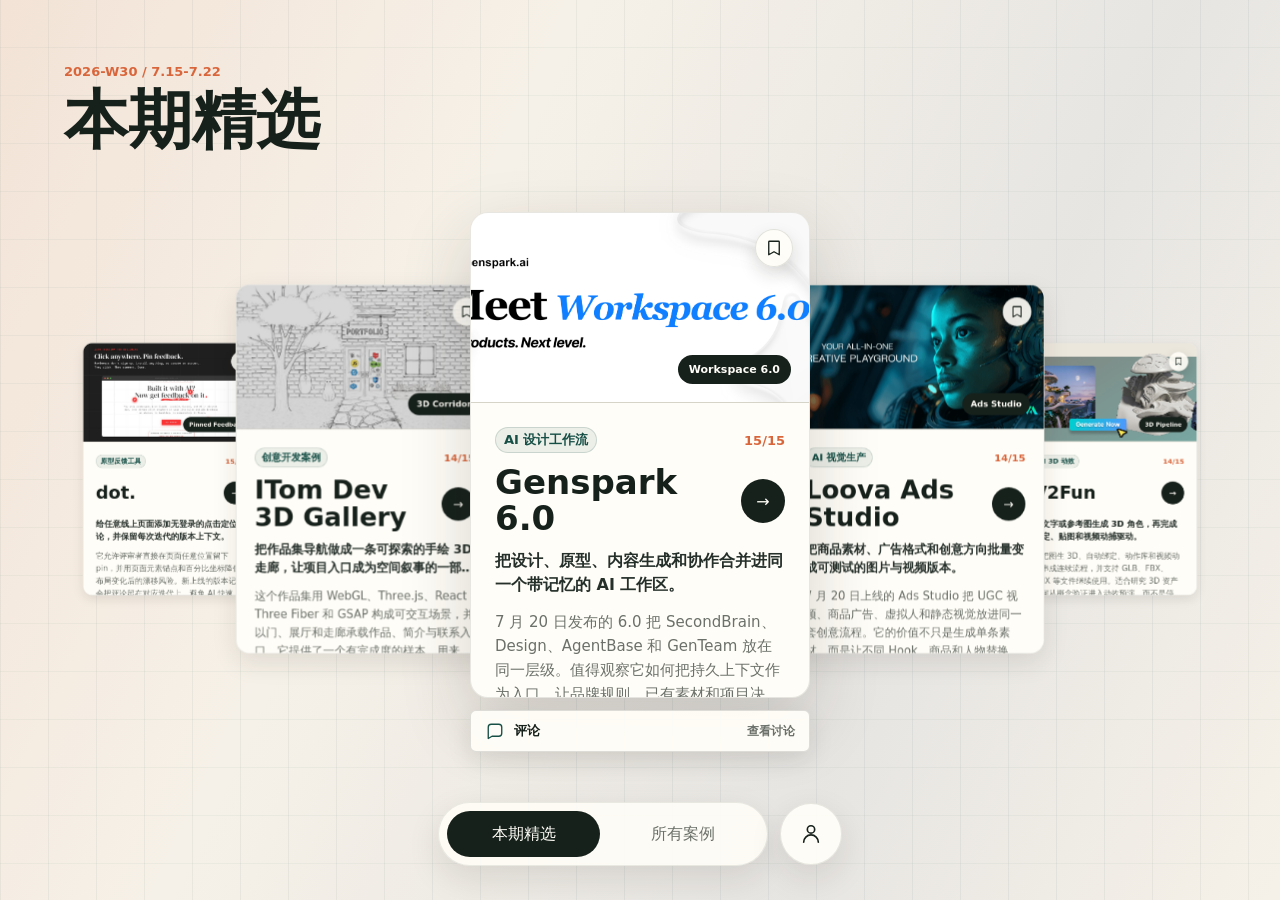
==== index.html @ e3f76245 "Clarify inactive profile button state" ====
<!doctype html>
<html lang="zh-CN">
  <head>
    <meta charset="UTF-8" />
    <meta name="viewport" content="width=device-width, initial-scale=1.0" />
    <title>设计资源精选</title>
    <link rel="stylesheet" href="./styles.css?v=27" />
  </head>
  <body>
    <main class="app-shell" aria-live="polite">
      <header class="topbar">
        <div>
          <p class="eyebrow" id="issueLabel">2026-W30 / 7.15-7.22</p>
          <h1 id="pageTitle">本期精选</h1>
        </div>
        <div class="view-controls is-hidden" id="viewControls">
          <div class="issue-filter" id="issueFilter">
            <button
              class="issue-filter-button"
              id="issueFilterButton"
              type="button"
              aria-haspopup="listbox"
              aria-expanded="false"
            >
              <span id="issueFilterValue">全部</span>
              <svg viewBox="0 0 24 24" aria-hidden="true">
                <path d="m7 10 5 5 5-5"></path>
              </svg>
            </button>
            <div class="issue-menu" id="issueMenu" role="listbox" aria-label="选择期次"></div>
          </div>
          <button
            class="layout-toggle"
            id="layoutToggle"
            type="button"
            aria-label="切换为瀑布流排列"
            aria-pressed="false"
            title="切换为瀑布流排列"
          >
            <svg class="layout-icon layout-icon-masonry" viewBox="0 0 24 24" aria-hidden="true">
              <rect x="3" y="3" width="7" height="8" rx="1.5"></rect>
              <rect x="14" y="3" width="7" height="5" rx="1.5"></rect>
              <rect x="3" y="15" width="7" height="6" rx="1.5"></rect>
              <rect x="14" y="12" width="7" height="9" rx="1.5"></rect>
            </svg>
            <svg class="layout-icon layout-icon-stack" viewBox="0 0 24 24" aria-hidden="true">
              <path d="m12 3 9 5-9 5-9-5 9-5Z"></path>
              <path d="m3 12 9 5 9-5"></path>
              <path d="m3 16 9 5 9-5"></path>
            </svg>
          </button>
        </div>
      </header>

      <section class="stage" aria-label="资源案例">
        <div class="carousel" id="carousel"></div>
        <button class="comment-button featured-comment-button" id="featuredCommentButton" type="button" aria-label="查看评论" aria-expanded="false">
          <span class="comment-button-copy">
            <span class="comment-icon-wrap">
              <svg viewBox="0 0 24 24" aria-hidden="true">
                <path d="M21 15a4 4 0 0 1-4 4H8l-5 3V7a4 4 0 0 1 4-4h10a4 4 0 0 1 4 4Z"></path>
              </svg>
              <span class="comment-count" hidden>0</span>
            </span>
            <span>评论</span>
          </span>
          <span class="comment-button-hint">查看讨论</span>
        </button>
      </section>

      <section class="profile-view is-hidden" id="profileView" aria-label="我的资源库">
        <header class="profile-identity">
          <div class="profile-identity-avatar" id="profileIdentityAvatar" aria-hidden="true">
            <span class="avatar-initials"></span>
          </div>
          <div>
            <p>我的资源库</p>
            <h2 id="profileName">正在识别成员信息</h2>
            <span id="profileEmail"></span>
          </div>
        </header>

        <div class="profile-tabs" role="tablist" aria-label="我的内容">
          <button class="profile-tab is-active" type="button" role="tab" aria-selected="true" data-profile-tab="published">
            我的发布
            <span id="publishedCount">0</span>
          </button>
          <button class="profile-tab" type="button" role="tab" aria-selected="false" data-profile-tab="favorites">
            我的收藏
            <span id="favoritesCount">0</span>
          </button>
        </div>

        <div class="profile-content" id="profileContent"></div>
      </section>

      <div class="bottom-dock">
        <nav class="mode-tabs" aria-label="页面切换">
          <button class="tab-button is-active" type="button" data-mode="featured">本期精选</button>
          <button class="tab-button" type="button" data-mode="all">所有案例</button>
        </nav>
        <button class="profile-button" id="profileButton" type="button" aria-label="进入我的页面" title="我的">
          <span class="profile-avatar-placeholder" aria-hidden="true">
            <svg viewBox="0 0 24 24">
              <path d="M20 21a8 8 0 0 0-16 0"></path>
              <circle cx="12" cy="7" r="4"></circle>
            </svg>
          </span>
          <img id="profileAvatar" alt="" hidden />
          <span class="profile-avatar-initials" id="profileAvatarInitials" aria-hidden="true"></span>
        </button>
      </div>

      <div class="comment-layer" id="commentLayer" aria-hidden="true">
        <button class="comment-backdrop" id="commentBackdrop" type="button" aria-label="关闭评论"></button>
        <aside class="comment-drawer" role="dialog" aria-modal="true" aria-labelledby="commentDrawerTitle">
          <header class="comment-drawer-header">
            <div>
              <p id="commentResourceLabel">案例讨论</p>
              <h2 id="commentDrawerTitle">评论</h2>
            </div>
            <button class="comment-close" id="commentClose" type="button" aria-label="关闭评论">
              <svg viewBox="0 0 24 24" aria-hidden="true">
                <path d="m6 6 12 12M18 6 6 18"></path>
              </svg>
            </button>
          </header>

          <div class="comment-list" id="commentList" aria-live="polite"></div>

          <form class="comment-composer" id="commentForm">
            <div class="replying-to is-hidden" id="replyingTo">
              <span id="replyingToText"></span>
              <button id="cancelReply" type="button">取消</button>
            </div>
            <label class="sr-only" for="commentInput">发表评论</label>
            <textarea id="commentInput" maxlength="1000" rows="3" placeholder="写下你的看法"></textarea>
            <div class="comment-form-actions">
              <span>最多 1000 字</span>
              <button class="comment-submit" id="commentSubmit" type="submit">发布评论</button>
            </div>
          </form>
        </aside>
      </div>
    </main>

    <script src="https://cdn.jsdelivr.net/npm/gsap@3.12.5/dist/gsap.min.js"></script>
    <script src="./app.js?v=13"></script>
  </body>
</html>
---- styles.css ----
:root {
  --bg: #f6f1e8;
  --surface: #fffdf7;
  --surface-2: #f0e6d8;
  --ink: #17211c;
  --muted: #6b716a;
  --line: rgba(23, 33, 28, 0.12);
  --accent: #164f46;
  --accent-2: #d9653b;
  --blue: #365c9f;
  --shadow: 0 26px 70px rgba(34, 29, 20, 0.18);
  --soft-shadow: 0 12px 34px rgba(34, 29, 20, 0.11);
}

* {
  box-sizing: border-box;
}

html,
body {
  min-height: 100%;
}

body {
  margin: 0;
  font-family:
    Inter, ui-sans-serif, system-ui, -apple-system, BlinkMacSystemFont, "Segoe UI",
    "PingFang SC", "Hiragino Sans GB", "Microsoft YaHei", sans-serif;
  color: var(--ink);
  background:
    linear-gradient(90deg, rgba(22, 79, 70, 0.06) 1px, transparent 1px),
    linear-gradient(0deg, rgba(22, 79, 70, 0.045) 1px, transparent 1px),
    linear-gradient(115deg, rgba(217, 101, 59, 0.1), transparent 34%, rgba(54, 92, 159, 0.08) 70%, transparent),
    var(--bg);
  background-size:
    48px 48px,
    48px 48px,
    auto;
  overflow: hidden;
}

button,
select {
  font: inherit;
}

.app-shell {
  position: relative;
  display: grid;
  grid-template-rows: auto minmax(0, 1fr);
  gap: clamp(18px, 2.8vh, 36px);
  width: 100vw;
  height: 100vh;
  min-height: 720px;
  padding: clamp(28px, 5vw, 72px) clamp(28px, 5vw, 72px) 118px;
  overflow: hidden;
}

.topbar {
  position: relative;
  z-index: 4;
  display: flex;
  align-items: flex-start;
  justify-content: space-between;
  gap: 24px;
  width: min(100%, 1760px);
  margin: 0 auto;
}

.view-controls {
  display: flex;
  align-items: center;
  gap: 10px;
  margin-top: 4px;
}

.eyebrow {
  margin: 0 0 10px;
  color: var(--accent-2);
  font-size: 13px;
  font-weight: 700;
}

h1 {
  margin: 0;
  font-size: clamp(34px, 5vw, 72px);
  font-weight: 780;
  line-height: 0.98;
}

.issue-filter {
  position: relative;
  z-index: 2;
}

.issue-filter-button {
  display: flex;
  align-items: center;
  justify-content: space-between;
  gap: 18px;
  min-width: 194px;
  height: 48px;
  padding: 0 18px 0 22px;
  color: var(--ink);
  cursor: pointer;
  background: rgba(255, 253, 247, 0.86);
  border: 1px solid var(--line);
  border-radius: 999px;
  box-shadow: var(--soft-shadow);
  transition:
    background 180ms ease,
    border-color 180ms ease;
}

.issue-filter-button:hover,
.issue-filter-button[aria-expanded="true"] {
  background: var(--surface);
  border-color: rgba(23, 33, 28, 0.2);
}

.issue-filter-button:focus-visible {
  outline: 3px solid rgba(217, 101, 59, 0.62);
  outline-offset: 3px;
}

.issue-filter-button svg {
  width: 18px;
  height: 18px;
  fill: none;
  stroke: currentColor;
  stroke-linecap: round;
  stroke-linejoin: round;
  stroke-width: 2;
  transition: transform 180ms ease;
}

.issue-filter-button[aria-expanded="true"] svg {
  transform: rotate(180deg);
}

.issue-menu {
  position: absolute;
  top: calc(100% + 10px);
  right: 0;
  display: grid;
  gap: 4px;
  width: 260px;
  padding: 8px;
  pointer-events: none;
  background: var(--surface);
  border: 1px solid var(--line);
  border-radius: 8px;
  box-shadow: var(--shadow);
  opacity: 0;
  transform: translateY(-8px);
  transition:
    opacity 160ms ease,
    transform 180ms ease;
}

.issue-menu.is-open {
  pointer-events: auto;
  opacity: 1;
  transform: translateY(0);
}

.issue-option {
  position: relative;
  display: grid;
  gap: 3px;
  width: 100%;
  min-height: 54px;
  padding: 9px 38px 9px 12px;
  color: var(--ink);
  text-align: left;
  cursor: pointer;
  background: transparent;
  border: 0;
  border-radius: 6px;
}

.issue-option:hover {
  background: rgba(22, 79, 70, 0.07);
}

.issue-option.is-selected {
  color: var(--accent);
  background: rgba(22, 79, 70, 0.1);
}

.issue-option.is-selected::after {
  position: absolute;
  top: 50%;
  right: 14px;
  font-size: 16px;
  font-weight: 800;
  content: "✓";
  transform: translateY(-50%);
}

.issue-option span {
  overflow: hidden;
  font-size: 14px;
  font-weight: 720;
  text-overflow: ellipsis;
  white-space: nowrap;
}

.issue-option small {
  color: var(--muted);
  font-size: 12px;
}

.layout-toggle {
  display: grid;
  flex: 0 0 48px;
  width: 48px;
  height: 48px;
  padding: 0;
  color: var(--ink);
  cursor: pointer;
  background: rgba(255, 253, 247, 0.86);
  border: 1px solid var(--line);
  border-radius: 50%;
  box-shadow: var(--soft-shadow);
  place-items: center;
  transition:
    color 180ms ease,
    background 180ms ease,
    transform 180ms ease;
}

.layout-toggle:hover {
  color: var(--surface);
  background: var(--ink);
  transform: translateY(-2px);
}

.layout-toggle:focus-visible {
  outline: 3px solid rgba(217, 101, 59, 0.62);
  outline-offset: 3px;
}

.layout-icon {
  width: 22px;
  height: 22px;
  fill: none;
  stroke: currentColor;
  stroke-linecap: round;
  stroke-linejoin: round;
  stroke-width: 1.8;
}

.layout-icon-stack,
.layout-toggle.is-masonry-active .layout-icon-masonry {
  display: none;
}

.layout-toggle.is-masonry-active .layout-icon-stack {
  display: block;
}

.is-hidden {
  display: none;
}

.stage {
  position: relative;
  width: min(100%, 1460px);
  min-height: 0;
  margin: 0 auto;
}

.carousel {
  position: absolute;
  inset: 0;
  transform-style: preserve-3d;
}

body.is-masonry-view {
  overflow-x: hidden;
  overflow-y: auto;
}

.app-shell.is-masonry-view {
  grid-template-rows: auto auto;
  height: auto;
  min-height: 100vh;
  padding-bottom: 130px;
  overflow: visible;
}

.stage.is-masonry-view {
  min-height: 0;
}

.carousel.is-masonry-view {
  position: relative;
  inset: auto;
  columns: 3 340px;
  column-gap: 24px;
  transform-style: flat;
}

.carousel.is-masonry-view .resource-card {
  position: relative;
  top: auto;
  left: auto;
  display: inline-grid;
  grid-template-rows: auto auto;
  width: 100%;
  height: auto;
  min-height: 0;
  margin: 0 0 24px;
  cursor: default;
  break-inside: avoid;
  transform: none;
  box-shadow: var(--soft-shadow);
}

.carousel.is-masonry-view .cover img {
  height: auto;
  object-fit: contain;
}

.carousel.is-masonry-view .card-body {
  grid-template-rows: auto auto minmax(150px, auto);
}

.carousel.is-masonry-view .card-title {
  font-size: 28px;
}

.carousel.is-masonry-view .card-details {
  min-height: 150px;
}

.resource-card {
  position: absolute;
  top: calc(50% - clamp(24px, 2.5vh, 32px));
  left: 50%;
  display: grid;
  grid-template-rows: minmax(190px, 52%) auto;
  width: clamp(340px, 23vw, 456px);
  height: clamp(470px, 54vh, 590px);
  overflow: hidden;
  cursor: pointer;
  background: var(--surface);
  border: 1px solid rgba(23, 33, 28, 0.1);
  border-radius: 18px;
  box-shadow: var(--shadow);
  transform: translate(-50%, -50%);
  transform-origin: center center;
  transition: box-shadow 180ms ease;
  will-change: transform, opacity;
}

.resource-card:focus-visible {
  outline: 3px solid rgba(217, 101, 59, 0.62);
  outline-offset: 5px;
}

.resource-card.is-side {
  box-shadow: var(--soft-shadow);
}

.resource-card.is-far {
  box-shadow: 0 8px 22px rgba(34, 29, 20, 0.1);
}

.resource-card.is-hovered {
  box-shadow: 0 24px 52px rgba(34, 29, 20, 0.2);
}

.cover {
  position: relative;
  min-height: 0;
  overflow: hidden;
  border-bottom: 1px solid rgba(23, 33, 28, 0.1);
  background: #ece7dd;
}

.cover img {
  display: block;
  width: 100%;
  height: 100%;
  object-fit: cover;
}

.cover::after {
  position: absolute;
  right: 18px;
  bottom: 18px;
  padding: 8px 11px;
  color: var(--surface);
  font-size: 11px;
  font-weight: 760;
  content: attr(data-label);
  background: var(--ink);
  border-radius: 999px;
}

.favorite-button {
  position: absolute;
  z-index: 2;
  top: 16px;
  right: 16px;
  display: grid;
  width: 38px;
  height: 38px;
  padding: 0;
  color: var(--ink);
  cursor: pointer;
  background: rgba(255, 253, 247, 0.92);
  border: 1px solid rgba(23, 33, 28, 0.12);
  border-radius: 50%;
  box-shadow: 0 8px 18px rgba(34, 29, 20, 0.14);
  place-items: center;
  transition:
    color 180ms ease,
    background 180ms ease,
    transform 180ms ease;
}

.favorite-button:hover {
  color: var(--surface);
  background: var(--ink);
  transform: translateY(-2px);
}

.favorite-button.is-saved {
  color: var(--surface);
  background: var(--accent);
}

.favorite-button:disabled {
  cursor: wait;
  opacity: 0.58;
}

.favorite-button svg {
  width: 18px;
  height: 18px;
  fill: transparent;
  stroke: currentColor;
  stroke-linecap: round;
  stroke-linejoin: round;
  stroke-width: 1.8;
}

.favorite-button.is-saved svg {
  fill: currentColor;
}

.comment-button {
  display: none;
  align-items: center;
  justify-content: space-between;
  gap: 16px;
  width: 100%;
  min-height: 42px;
  padding: 0 14px;
  color: var(--ink);
  cursor: pointer;
  background: rgba(255, 253, 247, 0.96);
  border: 1px solid rgba(23, 33, 28, 0.14);
  border-radius: 6px;
  transition:
    color 180ms ease,
    background 180ms ease,
    border-color 180ms ease,
    transform 180ms ease;
}

.featured-comment-button {
  position: absolute;
  z-index: 12;
  top: calc(50% - clamp(24px, 2.5vh, 32px) + clamp(235px, 27vh, 295px) + 12px);
  left: 50%;
  width: clamp(340px, 23vw, 456px);
  box-shadow: 0 8px 24px rgba(34, 29, 20, 0.1);
  transform: translateX(-50%);
}

.app-shell.is-featured-mode .featured-comment-button {
  display: flex;
}

.comment-button:hover,
.comment-button[aria-expanded="true"] {
  color: var(--ink);
  background: #f1eee6;
  border-color: rgba(22, 79, 70, 0.3);
}

.featured-comment-button:hover,
.featured-comment-button[aria-expanded="true"] {
  transform: translate(-50%, -1px);
}

.comment-button-copy {
  display: inline-flex;
  align-items: center;
  gap: 9px;
  font-size: 13px;
  font-weight: 760;
}

.comment-icon-wrap {
  position: relative;
  display: grid;
  width: 20px;
  height: 20px;
  color: var(--accent);
  place-items: center;
}

.comment-button svg {
  width: 18px;
  height: 18px;
  fill: none;
  stroke: currentColor;
  stroke-linecap: round;
  stroke-linejoin: round;
  stroke-width: 1.8;
}

.comment-count {
  position: absolute;
  top: -8px;
  right: -10px;
  display: grid;
  min-width: 17px;
  height: 17px;
  padding: 0 4px;
  color: #fff;
  font-size: 9px;
  font-weight: 760;
  line-height: 1;
  background: var(--accent-2);
  border: 2px solid #f4f5f1;
  border-radius: 999px;
  place-items: center;
}

.comment-button:hover .comment-count,
.comment-button[aria-expanded="true"] .comment-count {
  border-color: #f1eee6;
}

.comment-button-hint {
  color: var(--muted);
  font-size: 12px;
  font-weight: 650;
}

.comment-button:hover .comment-button-hint,
.comment-button[aria-expanded="true"] .comment-button-hint {
  color: var(--accent);
}

.comment-count[hidden] {
  display: none;
}

.card-body {
  position: relative;
  display: grid;
  grid-template-rows: auto auto minmax(0, 1fr);
  gap: 12px;
  padding: 24px;
}

.card-meta {
  display: flex;
  align-items: center;
  justify-content: space-between;
  gap: 12px;
  color: var(--muted);
  font-size: 13px;
  font-weight: 720;
}

.category {
  display: inline-flex;
  max-width: 210px;
  min-height: 24px;
  padding: 3px 8px;
  overflow: hidden;
  color: var(--accent);
  text-overflow: ellipsis;
  white-space: nowrap;
  background: rgba(22, 79, 70, 0.08);
  border: 1px solid rgba(22, 79, 70, 0.16);
  border-radius: 999px;
  align-items: center;
}

.score {
  color: var(--accent-2);
}

.card-title-row {
  display: grid;
  grid-template-columns: 1fr 44px;
  gap: 16px;
  align-items: center;
  min-height: clamp(56px, 6vw, 72px);
}

.card-title {
  display: -webkit-box;
  min-width: 0;
  margin: 0;
  overflow: hidden;
  font-size: clamp(26px, 3.4vw, 34px);
  font-weight: 790;
  line-height: 1.05;
  -webkit-box-orient: vertical;
  -webkit-line-clamp: 2;
}

.open-link {
  display: grid;
  width: 44px;
  height: 44px;
  color: var(--surface);
  text-decoration: none;
  background: var(--ink);
  border-radius: 50%;
  place-items: center;
  transition:
    color 180ms ease,
    background 180ms ease,
    transform 180ms ease;
}

.open-link:hover {
  color: var(--ink);
  background: var(--accent-2);
  transform: translateX(2px);
}

.card-summary {
  display: -webkit-box;
  min-height: 48px;
  margin: 0;
  overflow: hidden;
  color: #26302b;
  font-size: 16px;
  font-weight: 680;
  line-height: 1.52;
  -webkit-box-orient: vertical;
  -webkit-line-clamp: 2;
}

.card-details {
  position: relative;
  display: grid;
  min-height: 0;
  overflow: hidden;
  grid-template-rows: auto minmax(0, 1fr);
  gap: 12px;
}

.card-description {
  display: -webkit-box;
  min-height: 72px;
  margin: 0;
  overflow: hidden;
  color: var(--muted);
  font-size: 15px;
  line-height: 1.6;
  -webkit-box-orient: vertical;
  -webkit-line-clamp: 4;
}

.card-action {
  align-self: end;
  display: -webkit-box;
  margin: 0;
  max-height: 80px;
  overflow: hidden;
  color: #39423d;
  font-size: 15px;
  line-height: 1.62;
  opacity: 1;
  transform: translateY(0);
  transition:
    max-height 220ms ease,
    opacity 160ms ease,
    transform 220ms ease;
  -webkit-box-orient: vertical;
  -webkit-line-clamp: 3;
}

.resource-card .card-action {
  position: absolute;
  inset: 0;
  display: block;
  min-height: 0;
  max-height: none;
  padding: 16px 24px 20px;
  background: var(--surface);
  opacity: 0;
  pointer-events: none;
  transform: translateY(100%);
  -webkit-line-clamp: unset;
}

.card-details .card-summary,
.card-details .card-description {
  align-self: end;
  transition:
    opacity 160ms ease,
    transform 220ms ease;
}

.resource-card:hover .card-action,
.resource-card:focus-visible .card-action {
  opacity: 1;
  pointer-events: auto;
  transform: translateY(0);
}

.resource-card:hover .card-details .card-summary,
.resource-card:hover .card-details .card-description,
.resource-card:focus-visible .card-details .card-summary,
.resource-card:focus-visible .card-details .card-description {
  opacity: 0;
  transform: translateY(10px);
}

.card-action span {
  display: block;
  margin-bottom: 6px;
  color: var(--accent-2);
  font-size: 13px;
  font-weight: 780;
}

.bottom-dock {
  position: fixed;
  z-index: 5;
  bottom: 34px;
  left: 50%;
  display: flex;
  align-items: center;
  gap: 12px;
  transform: translateX(-50%);
}

.mode-tabs {
  display: grid;
  grid-template-columns: 1fr 1fr;
  gap: 6px;
  width: min(330px, calc(100vw - 114px));
  margin: 0;
  padding: 8px;
  background: rgba(255, 253, 247, 0.9);
  border: 1px solid rgba(23, 33, 28, 0.09);
  border-radius: 999px;
  box-shadow: var(--soft-shadow);
  backdrop-filter: blur(18px);
}

.tab-button {
  height: 46px;
  color: var(--muted);
  cursor: pointer;
  background: transparent;
  border: 0;
  border-radius: 999px;
  transition:
    color 180ms ease,
    background 180ms ease,
    transform 180ms ease;
}

.tab-button:hover {
  color: var(--ink);
}

.tab-button.is-active {
  color: var(--surface);
  background: var(--ink);
}

.profile-button {
  position: relative;
  display: grid;
  flex: 0 0 62px;
  width: 62px;
  height: 62px;
  padding: 4px;
  overflow: hidden;
  color: var(--ink);
  cursor: pointer;
  background: rgba(255, 253, 247, 0.94);
  border: 1px solid rgba(23, 33, 28, 0.1);
  border-radius: 50%;
  box-shadow: var(--soft-shadow);
  backdrop-filter: blur(18px);
  place-items: center;
  transition:
    border-color 180ms ease,
    box-shadow 180ms ease,
    transform 180ms ease;
}

.profile-button:hover {
  transform: translateY(-3px);
}

.profile-button.is-active {
  border-color: var(--accent-2);
  box-shadow:
    0 0 0 3px rgba(217, 101, 59, 0.16),
    var(--soft-shadow);
}

.profile-button:focus-visible {
  outline: 3px solid rgba(217, 101, 59, 0.62);
  outline-offset: 3px;
}

.profile-button img,
.profile-avatar-placeholder,
.profile-avatar-initials {
  grid-area: 1 / 1;
  width: 52px;
  height: 52px;
  border-radius: 50%;
}

.profile-button img {
  display: block;
  object-fit: cover;
}

.profile-button img[hidden],
.profile-avatar-placeholder[hidden],
.profile-avatar-initials[hidden] {
  display: none;
}

.profile-avatar-placeholder,
.profile-avatar-initials {
  display: grid;
  place-items: center;
}

.profile-avatar-placeholder {
  color: var(--ink);
  background: transparent;
  transition:
    color 180ms ease,
    background 180ms ease;
}

.profile-button.is-active .profile-avatar-placeholder {
  color: var(--surface);
  background: var(--accent);
}

.profile-avatar-initials {
  color: var(--surface);
  background: var(--accent);
}

.profile-avatar-placeholder svg {
  width: 22px;
  height: 22px;
  fill: none;
  stroke: currentColor;
  stroke-linecap: round;
  stroke-linejoin: round;
  stroke-width: 1.8;
}

.profile-avatar-initials {
  font-size: 15px;
  font-weight: 800;
}

.profile-view {
  width: min(100%, 1120px);
  min-height: 0;
  margin: 0 auto;
  overflow: auto;
  padding: 2px 4px 22px;
}

.profile-identity {
  display: flex;
  align-items: center;
  gap: 18px;
  padding-bottom: 28px;
  border-bottom: 1px solid var(--line);
}

.profile-identity-avatar {
  display: grid;
  flex: 0 0 76px;
  width: 76px;
  height: 76px;
  overflow: hidden;
  color: var(--surface);
  background: var(--accent);
  border-radius: 50%;
  place-items: center;
}

.profile-identity-avatar img {
  width: 100%;
  height: 100%;
  object-fit: cover;
}

.profile-identity-avatar .avatar-initials {
  font-size: 22px;
  font-weight: 800;
}

.profile-identity p,
.profile-identity h2 {
  margin: 0;
}

.profile-identity p {
  margin-bottom: 5px;
  color: var(--accent-2);
  font-size: 13px;
  font-weight: 760;
}

.profile-identity h2 {
  font-size: clamp(24px, 3vw, 34px);
  line-height: 1.15;
}

.profile-identity > div > span {
  display: block;
  margin-top: 6px;
  color: var(--muted);
  font-size: 14px;
}

.profile-tabs {
  display: flex;
  gap: 28px;
  margin-top: 30px;
  border-bottom: 1px solid var(--line);
}

.profile-tab {
  position: relative;
  display: inline-flex;
  align-items: center;
  gap: 8px;
  min-height: 48px;
  padding: 0 0 14px;
  color: var(--muted);
  cursor: pointer;
  background: transparent;
  border: 0;
}

.profile-tab::after {
  position: absolute;
  right: 0;
  bottom: -1px;
  left: 0;
  height: 2px;
  content: "";
  background: var(--ink);
  opacity: 0;
  transform: scaleX(0.6);
  transition:
    opacity 180ms ease,
    transform 180ms ease;
}

.profile-tab.is-active {
  color: var(--ink);
  font-weight: 740;
}

.profile-tab.is-active::after {
  opacity: 1;
  transform: scaleX(1);
}

.profile-tab span {
  display: grid;
  min-width: 24px;
  height: 24px;
  padding: 0 7px;
  color: var(--accent);
  font-size: 12px;
  background: rgba(22, 79, 70, 0.09);
  border-radius: 999px;
  place-items: center;
}

.profile-content {
  padding-top: 24px;
}

.profile-grid {
  display: grid;
  grid-template-columns: repeat(3, minmax(0, 1fr));
  gap: 20px;
}

.profile-resource-card {
  display: grid;
  grid-template-rows: 190px auto;
  min-width: 0;
  overflow: hidden;
  background: var(--surface);
  border: 1px solid var(--line);
  border-radius: 8px;
  box-shadow: var(--soft-shadow);
}

.profile-resource-card > img {
  width: 100%;
  height: 100%;
  object-fit: cover;
  border-bottom: 1px solid var(--line);
}

.profile-resource-body {
  display: grid;
  gap: 12px;
  padding: 18px;
}

.profile-resource-body h3,
.profile-resource-body p {
  margin: 0;
}

.profile-resource-body h3 {
  font-size: 22px;
  line-height: 1.15;
}

.profile-resource-body p {
  display: -webkit-box;
  min-height: 44px;
  overflow: hidden;
  color: var(--muted);
  font-size: 14px;
  line-height: 1.55;
  -webkit-box-orient: vertical;
  -webkit-line-clamp: 2;
}

.profile-resource-actions {
  display: flex;
  align-items: center;
  justify-content: space-between;
  gap: 12px;
}

.profile-resource-actions a,
.profile-resource-actions button {
  color: var(--ink);
  font-size: 13px;
  font-weight: 720;
  text-decoration: none;
}

.profile-resource-actions button {
  padding: 0;
  cursor: pointer;
  background: transparent;
  border: 0;
}

.profile-resource-actions button:hover,
.profile-resource-actions a:hover {
  color: var(--accent-2);
}

.profile-empty {
  display: grid;
  min-height: 250px;
  padding: 48px 24px;
  text-align: center;
  border: 1px dashed rgba(23, 33, 28, 0.2);
  border-radius: 8px;
  place-content: center;
}

.profile-empty h3,
.profile-empty p {
  margin: 0;
}

.profile-empty h3 {
  font-size: 22px;
}

.profile-empty p {
  max-width: 440px;
  margin-top: 10px;
  color: var(--muted);
  line-height: 1.6;
}

body.is-comment-open {
  overflow: hidden;
}

.comment-layer {
  position: fixed;
  z-index: 20;
  inset: 0;
  pointer-events: none;
  visibility: hidden;
  opacity: 0;
  transition:
    opacity 220ms ease,
    visibility 220ms ease;
}

.comment-layer.is-open {
  pointer-events: auto;
  visibility: visible;
  opacity: 1;
}

.comment-backdrop {
  position: absolute;
  inset: 0;
  width: 100%;
  height: 100%;
  padding: 0;
  cursor: default;
  background: rgba(23, 33, 28, 0.22);
  border: 0;
  backdrop-filter: blur(3px);
}

.comment-drawer {
  position: absolute;
  top: 50%;
  left: 50%;
  display: grid;
  grid-template-rows: auto minmax(0, 1fr) auto;
  width: min(680px, calc(100vw - 48px));
  height: min(680px, calc(100vh - 64px));
  overflow: hidden;
  background: var(--surface);
  border: 1px solid rgba(23, 33, 28, 0.14);
  border-radius: 8px;
  box-shadow: 0 30px 90px rgba(34, 29, 20, 0.28);
  opacity: 0;
  transform: translate(-50%, -46%) scale(0.98);
  transition:
    opacity 200ms ease,
    transform 280ms cubic-bezier(0.22, 1, 0.36, 1);
}

.comment-layer.is-open .comment-drawer {
  opacity: 1;
  transform: translate(-50%, -50%) scale(1);
}

.comment-drawer-header {
  display: flex;
  align-items: flex-start;
  justify-content: space-between;
  gap: 18px;
  padding: 28px 28px 22px;
  border-bottom: 1px solid var(--line);
}

.comment-drawer-header p,
.comment-drawer-header h2 {
  margin: 0;
}

.comment-drawer-header p {
  color: var(--accent-2);
  font-size: 12px;
  font-weight: 760;
}

.comment-drawer-header h2 {
  max-width: 320px;
  margin-top: 6px;
  font-size: 26px;
  line-height: 1.16;
}

.comment-close {
  display: grid;
  flex: 0 0 38px;
  width: 38px;
  height: 38px;
  padding: 0;
  color: var(--ink);
  cursor: pointer;
  background: transparent;
  border: 1px solid var(--line);
  border-radius: 50%;
  place-items: center;
}

.comment-close:hover {
  color: var(--surface);
  background: var(--ink);
}

.comment-close svg {
  width: 18px;
  height: 18px;
  fill: none;
  stroke: currentColor;
  stroke-linecap: round;
  stroke-width: 1.8;
}

.comment-list {
  padding: 8px 28px 28px;
  overflow: auto;
  overscroll-behavior: contain;
}

.comment-thread {
  position: relative;
}

.comment-thread + .comment-thread {
  border-top: 1px solid var(--line);
}

.comment-thread.is-reply {
  margin-left: 46px;
  border-top: 0;
}

.comment-thread.is-reply::before {
  position: absolute;
  top: 8px;
  bottom: 8px;
  left: -18px;
  width: 1px;
  content: "";
  background: rgba(22, 79, 70, 0.18);
}

.comment-item {
  display: grid;
  grid-template-columns: 38px minmax(0, 1fr);
  gap: 12px;
  padding: 20px 0;
}

.comment-avatar {
  display: grid;
  width: 38px;
  height: 38px;
  overflow: hidden;
  color: var(--surface);
  font-size: 11px;
  font-weight: 760;
  background: var(--accent);
  border-radius: 50%;
  place-items: center;
}

.comment-avatar img {
  width: 100%;
  height: 100%;
  object-fit: cover;
}

.comment-body {
  min-width: 0;
}

.comment-meta {
  display: flex;
  align-items: baseline;
  gap: 8px;
}

.comment-meta strong {
  overflow: hidden;
  font-size: 14px;
  text-overflow: ellipsis;
  white-space: nowrap;
}

.comment-meta time {
  flex: 0 0 auto;
  color: var(--muted);
  font-size: 11px;
}

.comment-body p {
  margin: 7px 0 9px;
  color: var(--ink);
  font-size: 14px;
  line-height: 1.62;
  overflow-wrap: anywhere;
  white-space: pre-wrap;
}

.comment-reply {
  padding: 0;
  color: var(--muted);
  cursor: pointer;
  background: transparent;
  border: 0;
  font-size: 12px;
  font-weight: 720;
}

.comment-reply:hover {
  color: var(--accent-2);
}

.comment-empty {
  display: grid;
  min-height: 280px;
  text-align: center;
  place-content: center;
}

.comment-empty h3,
.comment-empty p {
  margin: 0;
}

.comment-empty h3 {
  font-size: 18px;
}

.comment-empty p {
  max-width: 280px;
  margin-top: 8px;
  color: var(--muted);
  font-size: 13px;
  line-height: 1.6;
}

.comment-composer {
  padding: 16px 20px 20px;
  background: var(--surface);
  border-top: 1px solid var(--line);
}

.replying-to {
  display: flex;
  align-items: center;
  justify-content: space-between;
  gap: 12px;
  margin-bottom: 10px;
  color: var(--accent);
  font-size: 12px;
  font-weight: 720;
}

.replying-to.is-hidden {
  display: none;
}

.replying-to button {
  padding: 0;
  color: var(--muted);
  cursor: pointer;
  background: transparent;
  border: 0;
  font-size: 12px;
}

.comment-composer textarea {
  display: block;
  width: 100%;
  min-height: 84px;
  padding: 12px 14px;
  resize: vertical;
  color: var(--ink);
  font: inherit;
  font-size: 14px;
  line-height: 1.5;
  background: #fff;
  border: 1px solid rgba(23, 33, 28, 0.18);
  border-radius: 6px;
  outline: none;
}

.comment-composer textarea:focus {
  border-color: var(--accent);
  box-shadow: 0 0 0 3px rgba(22, 79, 70, 0.1);
}

.comment-composer textarea:disabled {
  cursor: not-allowed;
  background: var(--surface-2);
}

.comment-form-actions {
  display: flex;
  align-items: center;
  justify-content: space-between;
  gap: 12px;
  margin-top: 10px;
}

.comment-form-actions span {
  color: var(--muted);
  font-size: 11px;
}

.comment-submit {
  min-width: 88px;
  height: 38px;
  padding: 0 16px;
  color: var(--surface);
  font-size: 13px;
  font-weight: 720;
  cursor: pointer;
  background: var(--ink);
  border: 0;
  border-radius: 999px;
}

.comment-submit:hover {
  background: var(--accent);
}

.comment-submit:disabled {
  cursor: not-allowed;
  opacity: 0.46;
}

.sr-only {
  position: absolute;
  width: 1px;
  height: 1px;
  padding: 0;
  margin: -1px;
  overflow: hidden;
  clip: rect(0, 0, 0, 0);
  white-space: nowrap;
  border: 0;
}

@media (max-width: 760px) {
  body {
    overflow: auto;
  }

  .app-shell {
    min-height: 100svh;
    height: auto;
    padding: 28px 20px 118px;
    overflow: hidden;
  }

  .topbar {
    align-items: stretch;
    flex-direction: column;
    gap: 18px;
  }

  .view-controls {
    width: 100%;
  }

  .issue-filter {
    flex: 1;
  }

  .issue-filter-button {
    width: 100%;
    min-width: 0;
  }

  .issue-menu {
    right: auto;
    left: 0;
    width: min(100%, 300px);
  }

  .stage {
    height: min(560px, calc(100svh - 230px));
    min-height: 500px;
  }

  .resource-card {
    top: calc(50% - clamp(18px, 2.5vh, 28px));
    width: min(360px, calc(100vw - 32px));
    height: clamp(430px, calc(100svh - 210px), 520px);
    min-height: 0;
  }

  .featured-comment-button {
    top: calc(50% - clamp(18px, 2.5vh, 28px) + clamp(215px, calc(50svh - 105px), 260px) + 12px);
    width: min(360px, calc(100vw - 32px));
  }

  .card-body {
    padding: 21px;
  }

  .card-title {
    font-size: 25px;
  }

  .card-summary {
    font-size: 15px;
    -webkit-line-clamp: 2;
  }

  .resource-card .card-action {
    padding: 14px 21px 18px;
    font-size: 14px;
  }

  .bottom-dock {
    bottom: 22px;
    gap: 8px;
  }

  .mode-tabs {
    width: calc(100vw - 100px);
    padding: 6px;
  }

  .tab-button {
    height: 44px;
    font-size: 14px;
  }

  .profile-button {
    flex-basis: 56px;
    width: 56px;
    height: 56px;
  }

  .profile-button img,
  .profile-avatar-placeholder,
  .profile-avatar-initials {
    width: 48px;
    height: 48px;
  }

  .profile-view {
    padding-bottom: 10px;
  }

  .profile-identity-avatar {
    flex-basis: 64px;
    width: 64px;
    height: 64px;
  }

  .profile-tabs {
    gap: 22px;
    margin-top: 24px;
  }

  .profile-grid {
    grid-template-columns: 1fr;
  }

  .carousel.is-masonry-view {
    columns: 1;
  }

  .carousel.is-masonry-view .resource-card {
    width: 100%;
    height: auto;
  }

  .comment-drawer {
    width: calc(100% - 24px);
    height: calc(100svh - 24px);
    border-radius: 8px;
  }

  .comment-drawer-header {
    padding: 22px 20px 18px;
  }

  .comment-list {
    padding: 4px 20px 22px;
  }
}

@media (max-width: 1180px) and (min-width: 761px) {
  .app-shell {
    padding-right: 34px;
    padding-left: 34px;
  }

  .resource-card {
    grid-template-rows: minmax(170px, 50%) auto;
    width: clamp(320px, 38vw, 400px);
    height: clamp(450px, 62vh, 540px);
  }

  .featured-comment-button {
    top: calc(50% - clamp(24px, 2.5vh, 32px) + clamp(225px, 31vh, 270px) + 12px);
    width: clamp(320px, 38vw, 400px);
  }

  .card-body {
    gap: 10px;
    padding: 20px;
  }

  .card-title-row {
    min-height: 56px;
  }

  .card-summary {
    min-height: 42px;
  }

  .card-description {
    min-height: 56px;
  }

  .card-title {
    font-size: 28px;
  }

  .resource-card .card-action {
    padding: 14px 20px 18px;
  }

  .carousel.is-masonry-view {
    columns: 2 320px;
  }

  .profile-grid {
    grid-template-columns: repeat(2, minmax(0, 1fr));
  }
}

@media (min-width: 1440px) {
  .app-shell {
    min-height: 820px;
  }

  .resource-card {
    width: clamp(390px, 22vw, 500px);
    height: clamp(520px, 56vh, 650px);
  }

  .featured-comment-button {
    top: calc(50% - clamp(24px, 2.5vh, 32px) + clamp(260px, 28vh, 325px) + 12px);
    width: clamp(390px, 22vw, 500px);
  }
}

@media (max-height: 760px) and (min-width: 761px) {
  .app-shell {
    min-height: 0;
    gap: 14px;
    padding-top: 28px;
    padding-bottom: 96px;
  }

  h1 {
    font-size: clamp(32px, 4.2vw, 54px);
  }

  .resource-card {
    grid-template-rows: minmax(170px, 48%) auto;
    height: min(460px, 63vh);
  }

  .featured-comment-button {
    top: calc(50% - clamp(24px, 2.5vh, 32px) + min(230px, 31.5vh) + 12px);
  }

  .card-body {
    gap: 9px;
    padding: 20px;
  }

  .card-title-row {
    min-height: 50px;
  }

  .card-summary {
    min-height: 40px;
  }

  .card-description {
    min-height: 40px;
  }

  .resource-card .card-action {
    min-height: 0;
  }

  .card-description {
    -webkit-line-clamp: 2;
  }

  .card-action {
    font-size: 14px;
  }
}
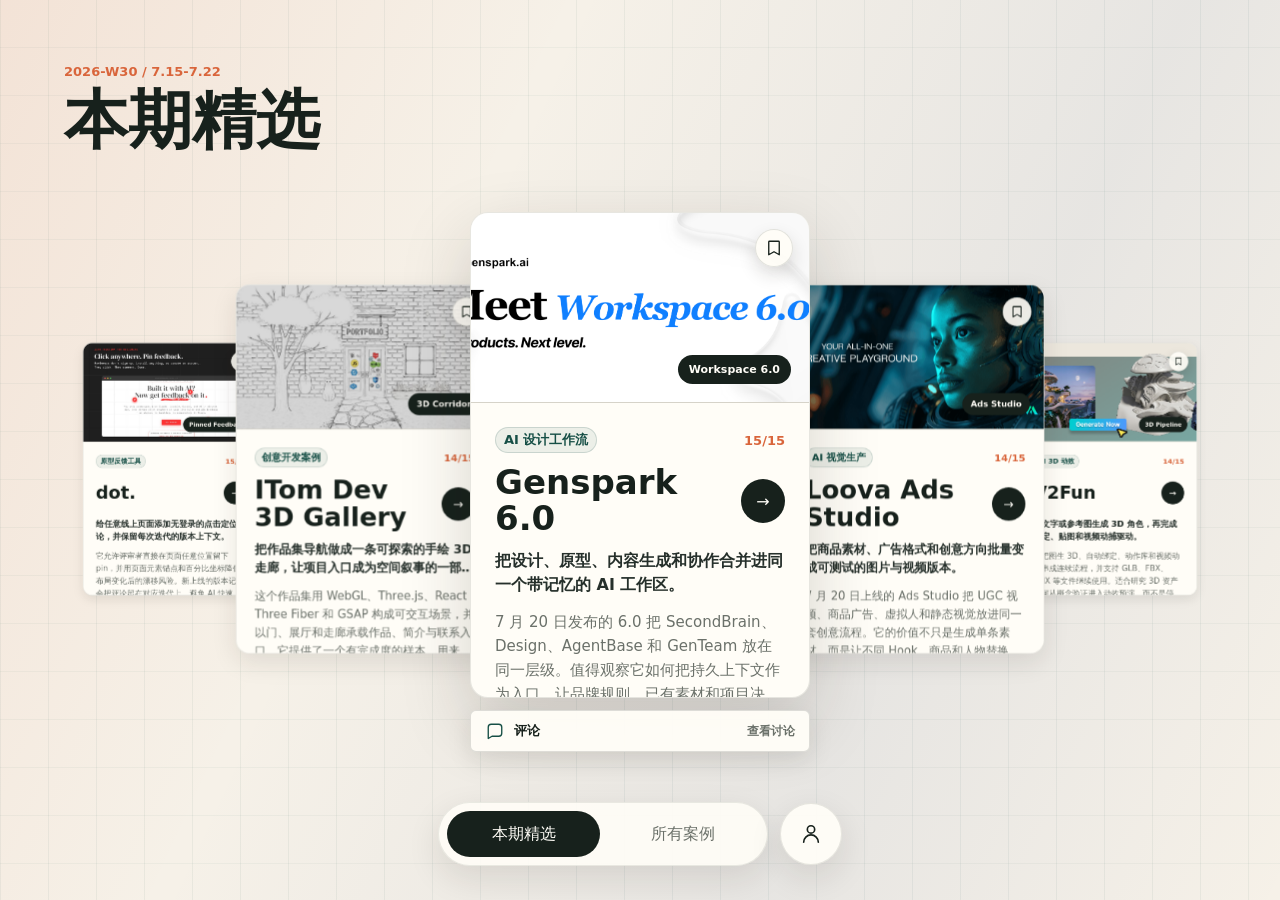
==== commit b8b04c94: "Round featured comment control" ====
--- a/index.html
+++ b/index.html
@@ -4,7 +4,7 @@
     <meta charset="UTF-8" />
     <meta name="viewport" content="width=device-width, initial-scale=1.0" />
     <title>设计资源精选</title>
-    <link rel="stylesheet" href="./styles.css?v=27" />
+    <link rel="stylesheet" href="./styles.css?v=28" />
   </head>
   <body>
     <main class="app-shell" aria-live="polite">
--- a/styles.css
+++ b/styles.css
@@ -176,7 +176,7 @@
   cursor: pointer;
   background: transparent;
   border: 0;
-  border-radius: 6px;
+  border-radius: 999px;
 }
 
 .issue-option:hover {
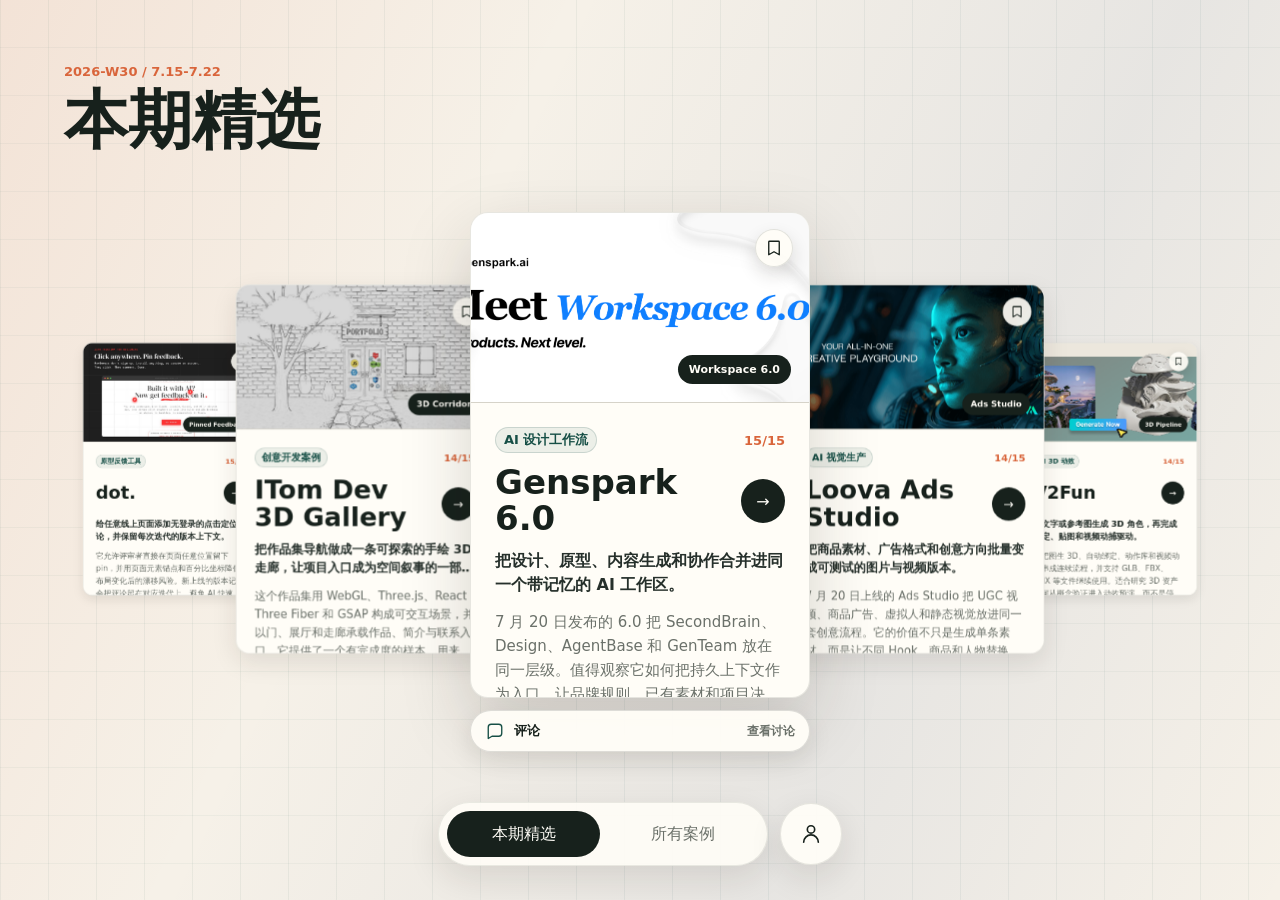
==== commit 0e31750b: "Apply pill shape to comment button" ====
--- a/index.html
+++ b/index.html
@@ -4,7 +4,7 @@
     <meta charset="UTF-8" />
     <meta name="viewport" content="width=device-width, initial-scale=1.0" />
     <title>设计资源精选</title>
-    <link rel="stylesheet" href="./styles.css?v=28" />
+    <link rel="stylesheet" href="./styles.css?v=29" />
   </head>
   <body>
     <main class="app-shell" aria-live="polite">
--- a/styles.css
+++ b/styles.css
@@ -176,7 +176,7 @@
   cursor: pointer;
   background: transparent;
   border: 0;
-  border-radius: 999px;
+  border-radius: 6px;
 }
 
 .issue-option:hover {
@@ -464,7 +464,7 @@
   cursor: pointer;
   background: rgba(255, 253, 247, 0.96);
   border: 1px solid rgba(23, 33, 28, 0.14);
-  border-radius: 6px;
+  border-radius: 999px;
   transition:
     color 180ms ease,
     background 180ms ease,
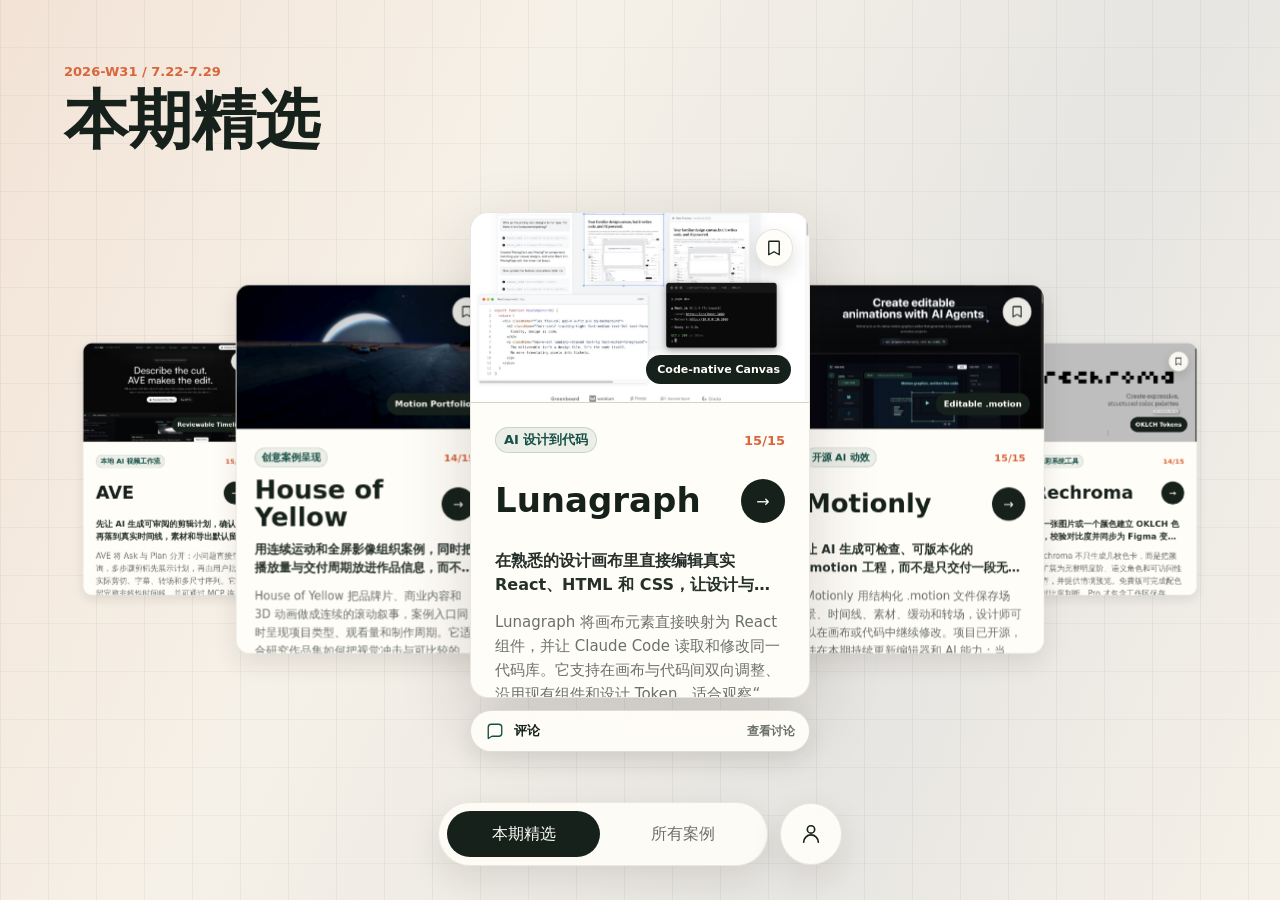
==== commit bfa63aa9: "Add 2026 W31 design resources" ====
--- a/index.html
+++ b/index.html
@@ -145,6 +145,6 @@
     </main>
 
     <script src="https://cdn.jsdelivr.net/npm/gsap@3.12.5/dist/gsap.min.js"></script>
-    <script src="./app.js?v=13"></script>
+    <script src="./app.js?v=14"></script>
   </body>
 </html>
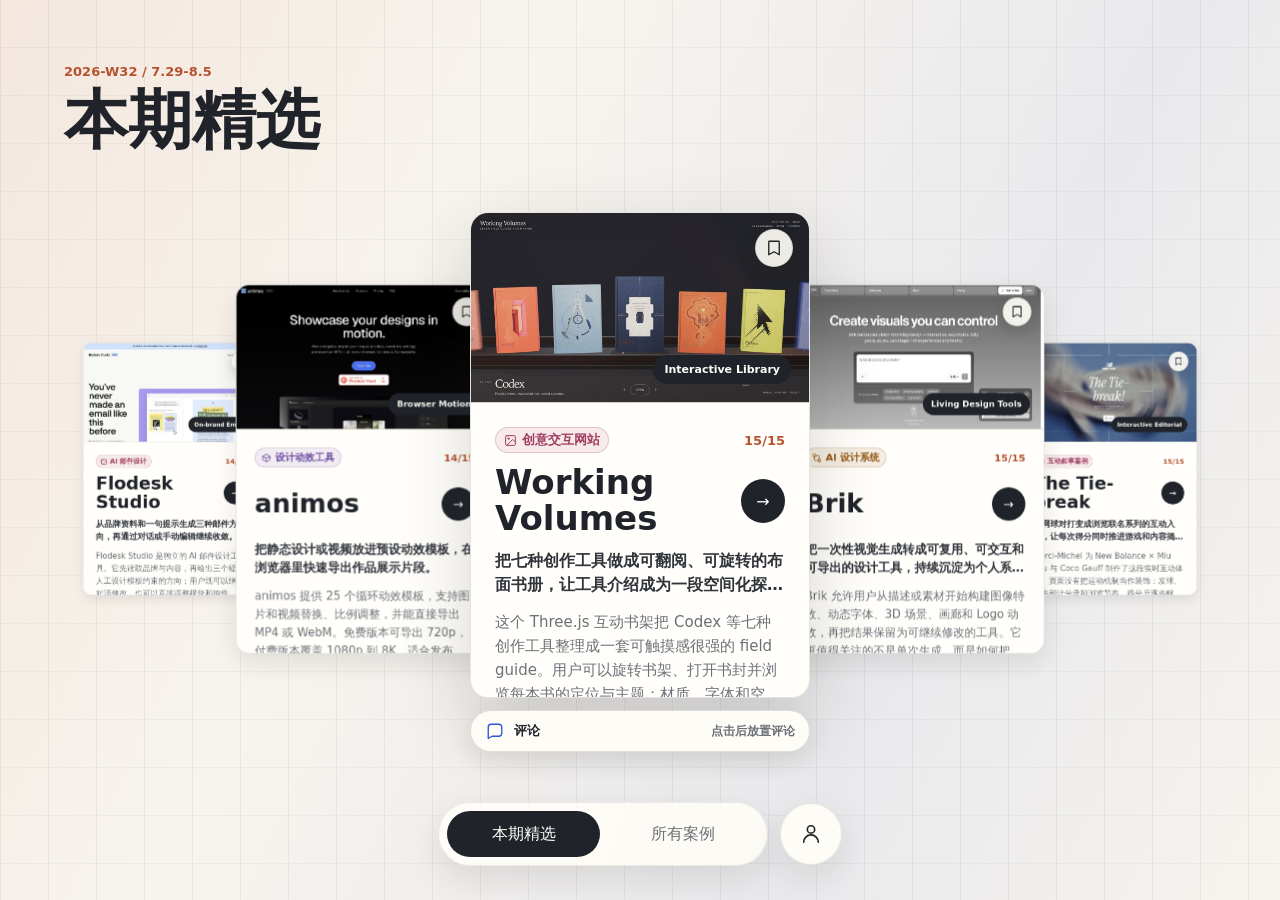
==== commit 8b013dcb: "Update W32 resources and comment interactions" ====
--- a/index.html
+++ b/index.html
@@ -4,7 +4,7 @@
     <meta charset="UTF-8" />
     <meta name="viewport" content="width=device-width, initial-scale=1.0" />
     <title>设计资源精选</title>
-    <link rel="stylesheet" href="./styles.css?v=29" />
+    <link rel="stylesheet" href="./styles.css?v=45" />
   </head>
   <body>
     <main class="app-shell" aria-live="polite">
@@ -52,9 +52,52 @@
         </div>
       </header>
 
+      <section
+        class="resource-filters is-hidden"
+        id="allFilterPanel"
+        aria-label="筛选所有案例"
+      ></section>
+
       <section class="stage" aria-label="资源案例">
         <div class="carousel" id="carousel"></div>
-        <button class="comment-button featured-comment-button" id="featuredCommentButton" type="button" aria-label="查看评论" aria-expanded="false">
+        <div class="comment-pin-layer" id="commentPinLayer" aria-live="polite"></div>
+        <button
+          class="comment-placement-surface"
+          id="commentPlacementSurface"
+          type="button"
+          aria-label="点击此处放置评论"
+          hidden
+        ></button>
+        <div class="comment-placement-hint" id="commentPlacementHint" hidden>
+          点击任意位置放置评论
+          <span>Esc 退出</span>
+        </div>
+        <form class="comment-point-composer" id="commentPointForm" hidden>
+          <header class="comment-point-author">
+            <div class="comment-point-avatar" id="commentPointAvatar" aria-hidden="true"></div>
+            <div>
+              <span>正在评论</span>
+              <strong id="commentPointName"></strong>
+            </div>
+            <button id="commentPointCancel" type="button" aria-label="取消评论">
+              <svg viewBox="0 0 24 24" aria-hidden="true">
+                <path d="m6 6 12 12M18 6 6 18"></path>
+              </svg>
+            </button>
+          </header>
+          <label class="sr-only" for="commentPointInput">在此位置发表评论</label>
+          <textarea
+            id="commentPointInput"
+            maxlength="1000"
+            rows="3"
+            placeholder="写下你对这个位置的看法"
+          ></textarea>
+          <div class="comment-point-actions">
+            <span>评论会固定在这个位置</span>
+            <button id="commentPointSubmit" type="submit">发布</button>
+          </div>
+        </form>
+        <button class="comment-button featured-comment-button" id="featuredCommentButton" type="button" aria-label="放置评论" aria-expanded="false" aria-pressed="false">
           <span class="comment-button-copy">
             <span class="comment-icon-wrap">
               <svg viewBox="0 0 24 24" aria-hidden="true">
@@ -64,7 +107,7 @@
             </span>
             <span>评论</span>
           </span>
-          <span class="comment-button-hint">查看讨论</span>
+          <span class="comment-button-hint">点击后放置评论</span>
         </button>
       </section>
 
@@ -90,6 +133,12 @@
             <span id="favoritesCount">0</span>
           </button>
         </div>
+
+        <section
+          class="resource-filters profile-filter-panel is-hidden"
+          id="profileFilterPanel"
+          aria-label="筛选我的资源"
+        ></section>
 
         <div class="profile-content" id="profileContent"></div>
       </section>
@@ -111,9 +160,76 @@
         </button>
       </div>
 
+      <div class="resource-detail-layer" id="resourceDetailLayer" aria-hidden="true">
+        <button
+          class="resource-detail-backdrop"
+          id="resourceDetailBackdrop"
+          type="button"
+          aria-label="关闭案例详情"
+        ></button>
+        <article
+          class="resource-detail-dialog"
+          role="dialog"
+          aria-modal="true"
+          aria-labelledby="resourceDetailTitle"
+        >
+          <button
+            class="resource-detail-close"
+            id="resourceDetailClose"
+            type="button"
+            aria-label="关闭案例详情"
+          >
+            <svg viewBox="0 0 24 24" aria-hidden="true">
+              <path d="m6 6 12 12M18 6 6 18"></path>
+            </svg>
+          </button>
+
+          <div class="resource-detail-media">
+            <img id="resourceDetailImage" alt="" />
+            <span id="resourceDetailVisualLabel"></span>
+          </div>
+
+          <div class="resource-detail-content">
+            <div class="resource-detail-meta">
+              <div id="resourceDetailCategory"></div>
+              <strong id="resourceDetailScore"></strong>
+            </div>
+            <h2 id="resourceDetailTitle"></h2>
+            <p class="resource-detail-summary" id="resourceDetailSummary"></p>
+
+            <section class="resource-detail-section">
+              <h3>案例解读</h3>
+              <p id="resourceDetailDescription"></p>
+            </section>
+
+            <section class="resource-detail-section resource-detail-usage">
+              <h3>可以怎么用</h3>
+              <p id="resourceDetailAction"></p>
+            </section>
+
+            <a
+              class="resource-detail-external"
+              id="resourceDetailExternal"
+              target="_blank"
+              rel="noreferrer"
+            >
+              <span>访问原网站</span>
+              <svg viewBox="0 0 24 24" aria-hidden="true">
+                <path d="M7 17 17 7M8 7h9v9"></path>
+              </svg>
+            </a>
+          </div>
+        </article>
+      </div>
+
       <div class="comment-layer" id="commentLayer" aria-hidden="true">
-        <button class="comment-backdrop" id="commentBackdrop" type="button" aria-label="关闭评论"></button>
-        <aside class="comment-drawer" role="dialog" aria-modal="true" aria-labelledby="commentDrawerTitle">
+        <aside
+          class="comment-popover"
+          id="commentPopover"
+          role="dialog"
+          aria-modal="false"
+          aria-labelledby="commentDrawerTitle"
+        >
           <header class="comment-drawer-header">
             <div>
               <p id="commentResourceLabel">案例讨论</p>
@@ -145,6 +261,6 @@
     </main>
 
     <script src="https://cdn.jsdelivr.net/npm/gsap@3.12.5/dist/gsap.min.js"></script>
-    <script src="./app.js?v=14"></script>
+    <script src="./app.js?v=26"></script>
   </body>
 </html>
--- a/styles.css
+++ b/styles.css
@@ -1,13 +1,21 @@
 :root {
-  --bg: #f6f1e8;
-  --surface: #fffdf7;
-  --surface-2: #f0e6d8;
-  --ink: #17211c;
-  --muted: #6b716a;
-  --line: rgba(23, 33, 28, 0.12);
-  --accent: #164f46;
-  --accent-2: #d9653b;
-  --blue: #365c9f;
+  --bg: #f7f4ee;
+  --surface: #fffefa;
+  --surface-2: #f1eee7;
+  --ink: #20242a;
+  --muted: #6c7077;
+  --line: rgba(32, 36, 42, 0.12);
+  --accent: #3156d3;
+  --accent-strong: #2446b5;
+  --accent-soft: rgba(49, 86, 211, 0.09);
+  --accent-line: rgba(49, 86, 211, 0.22);
+  --accent-2: #b7522f;
+  --favorite: #c84e24;
+  --favorite-strong: #a43b17;
+  --favorite-soft: #fff0e9;
+  --favorite-line: rgba(200, 78, 36, 0.3);
+  --favorite-focus: rgba(200, 78, 36, 0.34);
+  --focus-ring: rgba(49, 86, 211, 0.36);
   --shadow: 0 26px 70px rgba(34, 29, 20, 0.18);
   --soft-shadow: 0 12px 34px rgba(34, 29, 20, 0.11);
 }
@@ -28,9 +36,9 @@
     "PingFang SC", "Hiragino Sans GB", "Microsoft YaHei", sans-serif;
   color: var(--ink);
   background:
-    linear-gradient(90deg, rgba(22, 79, 70, 0.06) 1px, transparent 1px),
-    linear-gradient(0deg, rgba(22, 79, 70, 0.045) 1px, transparent 1px),
-    linear-gradient(115deg, rgba(217, 101, 59, 0.1), transparent 34%, rgba(54, 92, 159, 0.08) 70%, transparent),
+    linear-gradient(90deg, rgba(32, 36, 42, 0.055) 1px, transparent 1px),
+    linear-gradient(0deg, rgba(32, 36, 42, 0.04) 1px, transparent 1px),
+    linear-gradient(115deg, rgba(200, 78, 36, 0.08), transparent 34%, rgba(49, 86, 211, 0.07) 70%, transparent),
     var(--bg);
   background-size:
     48px 48px,
@@ -40,7 +48,8 @@
 }
 
 button,
-select {
+select,
+input {
   font: inherit;
 }
 
@@ -54,6 +63,32 @@
   min-height: 720px;
   padding: clamp(28px, 5vw, 72px) clamp(28px, 5vw, 72px) 118px;
   overflow: hidden;
+}
+
+.app-shell.is-all-mode {
+  grid-template-rows: auto auto minmax(0, 1fr);
+  gap: clamp(12px, 1.8vh, 22px);
+}
+
+.app-shell.is-all-mode .eyebrow {
+  margin-bottom: 7px;
+  font-size: 12px;
+}
+
+.app-shell.is-all-mode h1 {
+  font-size: clamp(34px, 4vw, 56px);
+}
+
+.app-shell.is-all-mode .issue-filter-button {
+  min-width: 178px;
+  height: 44px;
+  font-size: 14px;
+}
+
+.app-shell.is-all-mode .layout-toggle {
+  flex-basis: 44px;
+  width: 44px;
+  height: 44px;
 }
 
 .topbar {
@@ -72,6 +107,296 @@
   align-items: center;
   gap: 10px;
   margin-top: 4px;
+}
+
+.resource-filters {
+  width: min(100%, 1760px);
+  margin: 0 auto;
+  padding: 0 0 14px;
+  border-bottom: 1px solid var(--line);
+}
+
+.resource-filters.is-hidden {
+  display: none;
+}
+
+.app-shell.is-all-mode .filter-search {
+  height: 38px;
+}
+
+.app-shell.is-all-mode .filter-search-input,
+.app-shell.is-all-mode .filter-chip span {
+  font-size: 12px;
+}
+
+.app-shell.is-all-mode .filter-chip small {
+  font-size: 10px;
+}
+
+.app-shell.is-all-mode .filter-scope-list {
+  min-height: 38px;
+}
+
+.app-shell.is-all-mode .filter-chip:not(.filter-chip-secondary) {
+  min-height: 36px;
+  padding: 0 11px;
+}
+
+.app-shell.is-all-mode .filter-detail-label,
+.app-shell.is-all-mode .filter-result-count,
+.app-shell.is-all-mode .filter-reset {
+  font-size: 11px;
+}
+
+.resource-filter-main {
+  display: grid;
+  grid-template-columns: minmax(240px, 320px) minmax(0, 1fr) auto;
+  align-items: center;
+  gap: 24px;
+}
+
+.filter-search {
+  display: flex;
+  align-items: center;
+  gap: 10px;
+  min-width: 0;
+  height: 42px;
+  padding: 0 14px;
+  background: rgba(255, 254, 250, 0.82);
+  border: 1px solid var(--line);
+  border-radius: 8px;
+  transition:
+    background 180ms ease,
+    border-color 180ms ease,
+    box-shadow 180ms ease;
+}
+
+.filter-search:focus-within {
+  background: var(--surface);
+  border-color: var(--accent-line);
+  box-shadow: 0 0 0 3px var(--accent-soft);
+}
+
+.filter-search svg {
+  flex: 0 0 18px;
+  width: 18px;
+  height: 18px;
+  color: var(--muted);
+  fill: none;
+  stroke: currentColor;
+  stroke-linecap: round;
+  stroke-linejoin: round;
+  stroke-width: 1.8;
+}
+
+.filter-search-input {
+  min-width: 0;
+  width: 100%;
+  padding: 0;
+  color: var(--ink);
+  background: transparent;
+  border: 0;
+  outline: 0;
+}
+
+.filter-search-input::placeholder {
+  color: rgba(108, 112, 119, 0.82);
+}
+
+.filter-scope-list,
+.filter-tag-list {
+  display: flex;
+  align-items: center;
+  min-width: 0;
+  overflow-x: auto;
+  scrollbar-width: none;
+}
+
+.filter-scope-list {
+  gap: 8px;
+  min-height: 42px;
+}
+
+.filter-tag-list {
+  gap: 4px;
+  overflow-x: auto;
+  scrollbar-width: none;
+}
+
+.filter-scope-list::-webkit-scrollbar,
+.filter-tag-list::-webkit-scrollbar {
+  display: none;
+}
+
+.filter-chip {
+  position: relative;
+  display: inline-flex;
+  flex: 0 0 auto;
+  align-items: center;
+  gap: 6px;
+  min-height: 42px;
+  padding: 0 2px;
+  color: var(--muted);
+  cursor: pointer;
+  background: transparent;
+  border: 0;
+  border-radius: 0;
+  transition:
+    color 160ms ease,
+    background 160ms ease;
+}
+
+.filter-chip:not(.filter-chip-secondary)::after {
+  content: none;
+}
+
+.filter-chip:hover:not(:disabled) {
+  color: var(--accent);
+}
+
+.filter-chip.is-active {
+  color: var(--ink);
+  background: transparent;
+}
+
+.filter-chip:not(.filter-chip-secondary) {
+  min-height: 38px;
+  padding: 0 12px;
+  background: rgba(255, 254, 250, 0.76);
+  border: 1px solid var(--line);
+  border-radius: 8px;
+}
+
+.filter-chip:not(.filter-chip-secondary) > .category-icon {
+  flex-basis: 15px;
+  width: 15px;
+  height: 15px;
+}
+
+.filter-chip:not(.filter-chip-secondary):hover:not(:disabled) {
+  background: var(--accent-soft);
+  border-color: var(--accent-line);
+}
+
+.filter-chip:not(.filter-chip-secondary).is-active {
+  color: #fff;
+  background: var(--accent);
+  border-color: var(--accent);
+}
+
+.filter-chip-secondary {
+  min-height: 32px;
+  padding: 0 10px;
+  border-radius: 7px;
+}
+
+.filter-chip-secondary:hover:not(:disabled) {
+  background: var(--accent-soft);
+}
+
+.filter-chip-secondary.is-active {
+  color: var(--accent-strong);
+  background: var(--accent-soft);
+  box-shadow: inset 0 0 0 1px var(--accent-line);
+}
+
+.filter-chip:focus-visible,
+.filter-reset:focus-visible {
+  outline: 3px solid var(--focus-ring);
+  outline-offset: 2px;
+}
+
+.filter-chip:disabled {
+  cursor: not-allowed;
+  opacity: 0.38;
+}
+
+.filter-chip span {
+  font-size: 13px;
+  font-weight: 680;
+  white-space: nowrap;
+}
+
+.filter-chip small {
+  display: inline;
+  min-width: 0;
+  height: auto;
+  padding: 0;
+  color: inherit;
+  font-size: 11px;
+  font-weight: 700;
+  line-height: 1;
+  background: transparent;
+  opacity: 0.58;
+}
+
+.filter-chip.is-active small {
+  color: var(--accent);
+  background: transparent;
+  opacity: 1;
+}
+
+.filter-chip:not(.filter-chip-secondary).is-active small {
+  color: inherit;
+  opacity: 0.78;
+}
+
+.filter-chip-secondary.is-active small {
+  background: transparent;
+}
+
+.filter-status {
+  display: flex;
+  align-items: center;
+  justify-content: flex-end;
+  gap: 12px;
+  min-width: 112px;
+  padding-left: 18px;
+  border-left: 1px solid var(--line);
+}
+
+.filter-result-count {
+  color: var(--muted);
+  font-size: 12px;
+  font-weight: 650;
+  white-space: nowrap;
+}
+
+.filter-reset {
+  min-height: 30px;
+  padding: 0;
+  color: var(--accent);
+  font-size: 12px;
+  font-weight: 680;
+  cursor: pointer;
+  background: transparent;
+  border: 0;
+}
+
+.filter-reset:hover {
+  color: var(--accent-strong);
+  text-decoration: underline;
+  text-underline-offset: 3px;
+}
+
+.filter-detail-row {
+  display: grid;
+  grid-template-columns: auto minmax(0, 1fr);
+  align-items: center;
+  gap: 16px;
+  padding-top: 11px;
+}
+
+.filter-detail-row[hidden],
+.filter-reset[hidden] {
+  display: none;
+}
+
+.filter-detail-label {
+  color: var(--ink);
+  font-size: 12px;
+  font-weight: 700;
+  white-space: nowrap;
 }
 
 .eyebrow {
@@ -115,11 +440,11 @@
 .issue-filter-button:hover,
 .issue-filter-button[aria-expanded="true"] {
   background: var(--surface);
-  border-color: rgba(23, 33, 28, 0.2);
+  border-color: rgba(32, 36, 42, 0.2);
 }
 
 .issue-filter-button:focus-visible {
-  outline: 3px solid rgba(217, 101, 59, 0.62);
+  outline: 3px solid var(--focus-ring);
   outline-offset: 3px;
 }
 
@@ -180,12 +505,12 @@
 }
 
 .issue-option:hover {
-  background: rgba(22, 79, 70, 0.07);
+  background: var(--accent-soft);
 }
 
 .issue-option.is-selected {
   color: var(--accent);
-  background: rgba(22, 79, 70, 0.1);
+  background: var(--accent-soft);
 }
 
 .issue-option.is-selected::after {
@@ -237,7 +562,7 @@
 }
 
 .layout-toggle:focus-visible {
-  outline: 3px solid rgba(217, 101, 59, 0.62);
+  outline: 3px solid var(--focus-ring);
   outline-offset: 3px;
 }
 
@@ -277,13 +602,46 @@
   transform-style: preserve-3d;
 }
 
+.resource-empty {
+  position: absolute;
+  top: 50%;
+  left: 50%;
+  display: grid;
+  width: min(520px, calc(100% - 32px));
+  min-height: 180px;
+  padding: 34px;
+  text-align: center;
+  background: rgba(255, 254, 250, 0.72);
+  border: 1px dashed rgba(32, 36, 42, 0.22);
+  border-radius: 8px;
+  transform: translate(-50%, -50%);
+  place-content: center;
+}
+
+.resource-empty h2,
+.resource-empty p {
+  margin: 0;
+}
+
+.resource-empty h2 {
+  font-size: 24px;
+}
+
+.resource-empty p {
+  margin-top: 9px;
+  color: var(--muted);
+  font-size: 14px;
+  line-height: 1.6;
+}
+
 body.is-masonry-view {
   overflow-x: hidden;
   overflow-y: auto;
 }
 
 .app-shell.is-masonry-view {
-  grid-template-rows: auto auto;
+  grid-template-rows: auto auto auto;
+  align-content: start;
   height: auto;
   min-height: 100vh;
   padding-bottom: 130px;
@@ -300,6 +658,16 @@
   columns: 3 340px;
   column-gap: 24px;
   transform-style: flat;
+}
+
+.carousel.is-masonry-view .resource-empty {
+  position: relative;
+  top: auto;
+  left: auto;
+  width: 100%;
+  min-height: 260px;
+  transform: none;
+  column-span: all;
 }
 
 .carousel.is-masonry-view .resource-card {
@@ -312,19 +680,37 @@
   height: auto;
   min-height: 0;
   margin: 0 0 24px;
-  cursor: default;
+  cursor: pointer;
   break-inside: avoid;
   transform: none;
   box-shadow: var(--soft-shadow);
 }
 
+.carousel.is-masonry-view.is-sparse-results {
+  display: grid;
+  grid-template-columns: repeat(3, minmax(0, 1fr));
+  gap: 24px;
+  columns: auto;
+  align-items: start;
+}
+
+.carousel.is-masonry-view.is-sparse-results .resource-card {
+  margin-bottom: 0;
+}
+
+.app-shell.is-all-mode .carousel.is-masonry-view .resource-card {
+  top: auto;
+  left: auto;
+  height: auto;
+}
+
 .carousel.is-masonry-view .cover img {
   height: auto;
   object-fit: contain;
 }
 
 .carousel.is-masonry-view .card-body {
-  grid-template-rows: auto auto minmax(150px, auto);
+  grid-template-rows: auto auto auto;
 }
 
 .carousel.is-masonry-view .card-title {
@@ -332,7 +718,17 @@
 }
 
 .carousel.is-masonry-view .card-details {
-  min-height: 150px;
+  min-height: 0;
+}
+
+.app-shell.is-all-mode .carousel.is-masonry-view .cover {
+  aspect-ratio: 3 / 2;
+}
+
+.app-shell.is-all-mode .carousel.is-masonry-view .cover img {
+  height: 100%;
+  object-fit: cover;
+  object-position: top center;
 }
 
 .resource-card {
@@ -346,7 +742,7 @@
   overflow: hidden;
   cursor: pointer;
   background: var(--surface);
-  border: 1px solid rgba(23, 33, 28, 0.1);
+  border: 1px solid var(--line);
   border-radius: 18px;
   box-shadow: var(--shadow);
   transform: translate(-50%, -50%);
@@ -356,7 +752,7 @@
 }
 
 .resource-card:focus-visible {
-  outline: 3px solid rgba(217, 101, 59, 0.62);
+  outline: 3px solid var(--focus-ring);
   outline-offset: 5px;
 }
 
@@ -376,7 +772,7 @@
   position: relative;
   min-height: 0;
   overflow: hidden;
-  border-bottom: 1px solid rgba(23, 33, 28, 0.1);
+  border-bottom: 1px solid var(--line);
   background: #ece7dd;
 }
 
@@ -412,7 +808,7 @@
   color: var(--ink);
   cursor: pointer;
   background: rgba(255, 253, 247, 0.92);
-  border: 1px solid rgba(23, 33, 28, 0.12);
+  border: 1px solid var(--line);
   border-radius: 50%;
   box-shadow: 0 8px 18px rgba(34, 29, 20, 0.14);
   place-items: center;
@@ -423,14 +819,28 @@
 }
 
 .favorite-button:hover {
-  color: var(--surface);
-  background: var(--ink);
+  color: var(--favorite);
+  background: var(--favorite-soft);
+  border-color: var(--favorite-line);
   transform: translateY(-2px);
 }
 
 .favorite-button.is-saved {
   color: var(--surface);
-  background: var(--accent);
+  background: var(--favorite);
+  border-color: var(--favorite);
+  box-shadow: 0 9px 22px rgba(164, 59, 23, 0.24);
+}
+
+.favorite-button.is-saved:hover {
+  color: var(--surface);
+  background: var(--favorite-strong);
+  border-color: var(--favorite-strong);
+}
+
+.favorite-button:focus-visible {
+  outline: 3px solid var(--favorite-focus);
+  outline-offset: 3px;
 }
 
 .favorite-button:disabled {
@@ -463,7 +873,7 @@
   color: var(--ink);
   cursor: pointer;
   background: rgba(255, 253, 247, 0.96);
-  border: 1px solid rgba(23, 33, 28, 0.14);
+  border: 1px solid rgba(32, 36, 42, 0.14);
   border-radius: 999px;
   transition:
     color 180ms ease,
@@ -474,7 +884,7 @@
 
 .featured-comment-button {
   position: absolute;
-  z-index: 12;
+  z-index: 24;
   top: calc(50% - clamp(24px, 2.5vh, 32px) + clamp(235px, 27vh, 295px) + 12px);
   left: 50%;
   width: clamp(340px, 23vw, 456px);
@@ -489,13 +899,25 @@
 .comment-button:hover,
 .comment-button[aria-expanded="true"] {
   color: var(--ink);
-  background: #f1eee6;
-  border-color: rgba(22, 79, 70, 0.3);
+  background: var(--accent-soft);
+  border-color: var(--accent-line);
 }
 
 .featured-comment-button:hover,
-.featured-comment-button[aria-expanded="true"] {
+.featured-comment-button[aria-expanded="true"],
+.featured-comment-button.is-placing {
   transform: translate(-50%, -1px);
+}
+
+.featured-comment-button.is-placing {
+  color: var(--surface);
+  background: var(--ink);
+  border-color: var(--ink);
+}
+
+.featured-comment-button.is-placing .comment-button-hint,
+.featured-comment-button.is-placing .comment-icon-wrap {
+  color: var(--surface);
 }
 
 .comment-button-copy {
@@ -537,7 +959,7 @@
   font-size: 9px;
   font-weight: 760;
   line-height: 1;
-  background: var(--accent-2);
+  background: var(--accent);
   border: 2px solid #f4f5f1;
   border-radius: 999px;
   place-items: center;
@@ -545,7 +967,7 @@
 
 .comment-button:hover .comment-count,
 .comment-button[aria-expanded="true"] .comment-count {
-  border-color: #f1eee6;
+  border-color: #eef1ff;
 }
 
 .comment-button-hint {
@@ -561,6 +983,290 @@
 
 .comment-count[hidden] {
   display: none;
+}
+
+.comment-pin-layer,
+.comment-placement-surface {
+  position: absolute;
+  inset: 0;
+}
+
+.comment-placement-surface[hidden],
+.comment-placement-hint[hidden],
+.comment-point-composer[hidden] {
+  display: none;
+}
+
+.comment-pin-layer {
+  z-index: 18;
+  pointer-events: none;
+}
+
+.comment-pin {
+  position: absolute;
+  display: inline-flex;
+  align-items: center;
+  gap: 7px;
+  max-width: min(210px, 30vw);
+  padding: 4px 9px 4px 4px;
+  color: var(--ink);
+  cursor: pointer;
+  pointer-events: auto;
+  background: rgba(255, 254, 250, 0.96);
+  border: 1px solid rgba(32, 36, 42, 0.16);
+  border-radius: 999px;
+  box-shadow: 0 8px 24px rgba(34, 29, 20, 0.16);
+  transform: translate(-18px, -18px);
+  transition:
+    color 180ms ease,
+    background 180ms ease,
+    border-color 180ms ease,
+    transform 180ms ease;
+}
+
+.comment-pin.is-flipped {
+  flex-direction: row-reverse;
+  padding: 4px 4px 4px 9px;
+  transform: translate(calc(-100% + 18px), -18px);
+}
+
+.comment-pin:hover,
+.comment-pin.is-active {
+  color: var(--surface);
+  background: var(--ink);
+  border-color: var(--ink);
+  transform: translate(-18px, -20px);
+}
+
+.comment-pin.is-flipped:hover,
+.comment-pin.is-flipped.is-active {
+  transform: translate(calc(-100% + 18px), -20px);
+}
+
+.comment-pin-avatar-wrap {
+  position: relative;
+  flex: 0 0 34px;
+  width: 34px;
+  height: 34px;
+}
+
+.comment-pin-avatar {
+  display: grid;
+  width: 34px;
+  height: 34px;
+  overflow: hidden;
+  color: var(--surface);
+  font-size: 10px;
+  font-weight: 780;
+  background: var(--accent);
+  border-radius: 50%;
+  place-items: center;
+}
+
+.comment-pin-avatar img,
+.comment-point-avatar img {
+  width: 100%;
+  height: 100%;
+  object-fit: cover;
+}
+
+.comment-pin-count {
+  position: absolute;
+  top: -5px;
+  right: -5px;
+  display: grid;
+  min-width: 18px;
+  height: 18px;
+  padding: 0 4px;
+  color: #fff;
+  font-size: 9px;
+  font-weight: 800;
+  line-height: 1;
+  background: var(--accent-2);
+  border: 2px solid var(--surface);
+  border-radius: 999px;
+  place-items: center;
+}
+
+.comment-pin-name {
+  overflow: hidden;
+  font-size: 12px;
+  font-weight: 740;
+  text-overflow: ellipsis;
+  white-space: nowrap;
+}
+
+.comment-placement-surface {
+  z-index: 17;
+  width: 100%;
+  height: 100%;
+  padding: 0;
+  cursor: crosshair;
+  background: rgba(49, 86, 211, 0.025);
+  border: 1px dashed rgba(49, 86, 211, 0.36);
+  border-radius: 8px;
+}
+
+.comment-placement-surface:focus-visible {
+  outline: 3px solid var(--focus-ring);
+  outline-offset: -4px;
+}
+
+.comment-placement-hint {
+  position: absolute;
+  z-index: 21;
+  top: 12px;
+  left: 50%;
+  display: inline-flex;
+  align-items: center;
+  gap: 10px;
+  padding: 9px 12px;
+  color: var(--surface);
+  font-size: 12px;
+  font-weight: 740;
+  background: var(--ink);
+  border-radius: 999px;
+  box-shadow: 0 8px 24px rgba(34, 29, 20, 0.18);
+  transform: translateX(-50%);
+}
+
+.comment-placement-hint span {
+  color: rgba(255, 255, 255, 0.64);
+  font-size: 10px;
+  font-weight: 650;
+}
+
+.comment-point-composer {
+  position: absolute;
+  z-index: 22;
+  width: min(330px, calc(100% - 16px));
+  padding: 14px;
+  background: var(--surface);
+  border: 1px solid rgba(32, 36, 42, 0.16);
+  border-radius: 8px;
+  box-shadow: 0 20px 54px rgba(34, 29, 20, 0.24);
+}
+
+.comment-point-author {
+  display: grid;
+  grid-template-columns: 36px minmax(0, 1fr) 28px;
+  align-items: center;
+  gap: 10px;
+}
+
+.comment-point-avatar {
+  display: grid;
+  width: 36px;
+  height: 36px;
+  overflow: hidden;
+  color: var(--surface);
+  font-size: 10px;
+  font-weight: 780;
+  background: var(--accent);
+  border-radius: 50%;
+  place-items: center;
+}
+
+.comment-point-author span,
+.comment-point-author strong {
+  display: block;
+}
+
+.comment-point-author span {
+  color: var(--muted);
+  font-size: 10px;
+}
+
+.comment-point-author strong {
+  margin-top: 2px;
+  overflow: hidden;
+  font-size: 13px;
+  text-overflow: ellipsis;
+  white-space: nowrap;
+}
+
+.comment-point-author > button {
+  display: grid;
+  width: 28px;
+  height: 28px;
+  padding: 0;
+  color: var(--muted);
+  cursor: pointer;
+  background: transparent;
+  border: 0;
+  border-radius: 50%;
+  place-items: center;
+}
+
+.comment-point-author > button:hover {
+  color: var(--ink);
+  background: var(--surface-2);
+}
+
+.comment-point-author svg {
+  width: 16px;
+  height: 16px;
+  fill: none;
+  stroke: currentColor;
+  stroke-linecap: round;
+  stroke-width: 1.8;
+}
+
+.comment-point-composer textarea {
+  display: block;
+  width: 100%;
+  min-height: 76px;
+  padding: 11px 12px;
+  margin-top: 12px;
+  resize: none;
+  color: var(--ink);
+  font: inherit;
+  font-size: 13px;
+  line-height: 1.5;
+  background: #fff;
+  border: 1px solid rgba(32, 36, 42, 0.18);
+  border-radius: 6px;
+  outline: none;
+}
+
+.comment-point-composer textarea:focus {
+  border-color: var(--accent);
+  box-shadow: 0 0 0 3px var(--accent-soft);
+}
+
+.comment-point-actions {
+  display: flex;
+  align-items: center;
+  justify-content: space-between;
+  gap: 12px;
+  margin-top: 10px;
+}
+
+.comment-point-actions > span {
+  color: var(--muted);
+  font-size: 10px;
+}
+
+.comment-point-actions > button {
+  min-width: 64px;
+  height: 34px;
+  padding: 0 15px;
+  color: var(--surface);
+  font-size: 12px;
+  font-weight: 740;
+  cursor: pointer;
+  background: var(--ink);
+  border: 0;
+  border-radius: 999px;
+}
+
+.comment-point-actions > button:hover {
+  background: var(--accent-strong);
+}
+
+.comment-point-actions > button:disabled {
+  cursor: wait;
+  opacity: 0.5;
 }
 
 .card-body {
@@ -582,18 +1288,69 @@
 }
 
 .category {
+  --tag-color: var(--accent);
+  --tag-background: var(--accent-soft);
+  --tag-border: var(--accent-line);
   display: inline-flex;
+  gap: 5px;
   max-width: 210px;
   min-height: 24px;
   padding: 3px 8px;
   overflow: hidden;
-  color: var(--accent);
+  color: var(--tag-color);
   text-overflow: ellipsis;
   white-space: nowrap;
-  background: rgba(22, 79, 70, 0.08);
-  border: 1px solid rgba(22, 79, 70, 0.16);
+  background: var(--tag-background);
+  border: 1px solid var(--tag-border);
   border-radius: 999px;
   align-items: center;
+}
+
+.category > span {
+  min-width: 0;
+  overflow: hidden;
+  text-overflow: ellipsis;
+}
+
+.category-icon {
+  flex: 0 0 13px;
+  width: 13px;
+  height: 13px;
+  fill: none;
+  stroke: currentColor;
+  stroke-linecap: round;
+  stroke-linejoin: round;
+  stroke-width: 1.8;
+}
+
+.category-product {
+  --tag-color: #315d98;
+  --tag-background: rgba(49, 93, 152, 0.1);
+  --tag-border: rgba(49, 93, 152, 0.24);
+}
+
+.category-visual {
+  --tag-color: #a23f63;
+  --tag-background: rgba(162, 63, 99, 0.1);
+  --tag-border: rgba(162, 63, 99, 0.24);
+}
+
+.category-motion {
+  --tag-color: #6d4ca3;
+  --tag-background: rgba(109, 76, 163, 0.1);
+  --tag-border: rgba(109, 76, 163, 0.24);
+}
+
+.category-delivery {
+  --tag-color: #176b86;
+  --tag-background: rgba(23, 107, 134, 0.1);
+  --tag-border: rgba(23, 107, 134, 0.24);
+}
+
+.category-workflow {
+  --tag-color: #955914;
+  --tag-background: rgba(149, 89, 20, 0.1);
+  --tag-border: rgba(149, 89, 20, 0.24);
 }
 
 .score {
@@ -624,9 +1381,12 @@
   display: grid;
   width: 44px;
   height: 44px;
+  padding: 0;
   color: var(--surface);
+  cursor: pointer;
   text-decoration: none;
   background: var(--ink);
+  border: 0;
   border-radius: 50%;
   place-items: center;
   transition:
@@ -636,8 +1396,8 @@
 }
 
 .open-link:hover {
-  color: var(--ink);
-  background: var(--accent-2);
+  color: var(--surface);
+  background: var(--accent);
   transform: translateX(2px);
 }
 
@@ -646,7 +1406,7 @@
   min-height: 48px;
   margin: 0;
   overflow: hidden;
-  color: #26302b;
+  color: #30343b;
   font-size: 16px;
   font-weight: 680;
   line-height: 1.52;
@@ -681,7 +1441,7 @@
   margin: 0;
   max-height: 80px;
   overflow: hidden;
-  color: #39423d;
+  color: #484d55;
   font-size: 15px;
   line-height: 1.62;
   opacity: 1;
@@ -731,6 +1491,98 @@
   transform: translateY(10px);
 }
 
+.app-shell.is-all-mode .resource-card .card-description,
+.app-shell.is-all-mode .resource-card .card-action {
+  display: none;
+}
+
+.app-shell.is-all-mode .resource-card .card-details {
+  display: block;
+  min-height: 0;
+  overflow: visible;
+}
+
+.app-shell.is-all-mode .resource-card .card-summary {
+  min-height: 0;
+  -webkit-line-clamp: 3;
+}
+
+.app-shell.is-all-mode .resource-card:hover .card-summary,
+.app-shell.is-all-mode .resource-card:focus-visible .card-summary {
+  opacity: 1;
+  transform: none;
+}
+
+.app-shell.is-all-mode .resource-card .card-body {
+  gap: 8px;
+  padding: 18px 20px 20px;
+}
+
+.app-shell.is-all-mode .resource-card .card-meta {
+  gap: 10px;
+  font-size: 11px;
+}
+
+.app-shell.is-all-mode .resource-card .category {
+  gap: 4px;
+  max-width: 180px;
+  min-height: 22px;
+  padding: 2px 7px;
+}
+
+.app-shell.is-all-mode .resource-card .category-icon {
+  flex-basis: 12px;
+  width: 12px;
+  height: 12px;
+}
+
+.app-shell.is-all-mode .resource-card .score {
+  font-size: 12px;
+}
+
+.app-shell.is-all-mode .resource-card .card-title-row {
+  grid-template-columns: minmax(0, 1fr) 38px;
+  gap: 12px;
+  min-height: 44px;
+}
+
+.app-shell.is-all-mode .resource-card .card-title {
+  font-size: clamp(20px, 2vw, 24px);
+  line-height: 1.1;
+}
+
+.app-shell.is-all-mode .resource-card .open-link {
+  width: 38px;
+  height: 38px;
+  font-size: 14px;
+}
+
+.app-shell.is-all-mode .resource-card .card-summary {
+  font-size: 14px;
+  font-weight: 650;
+  line-height: 1.48;
+  -webkit-line-clamp: 2;
+}
+
+.app-shell.is-all-mode .resource-card .cover::after {
+  right: 14px;
+  bottom: 14px;
+  padding: 6px 9px;
+  font-size: 10px;
+}
+
+.app-shell.is-all-mode .resource-card .favorite-button {
+  top: 12px;
+  right: 12px;
+  width: 34px;
+  height: 34px;
+}
+
+.app-shell.is-all-mode .resource-card .favorite-button svg {
+  width: 16px;
+  height: 16px;
+}
+
 .card-action span {
   display: block;
   margin-bottom: 6px;
@@ -758,7 +1610,7 @@
   margin: 0;
   padding: 8px;
   background: rgba(255, 253, 247, 0.9);
-  border: 1px solid rgba(23, 33, 28, 0.09);
+  border: 1px solid rgba(32, 36, 42, 0.09);
   border-radius: 999px;
   box-shadow: var(--soft-shadow);
   backdrop-filter: blur(18px);
@@ -797,7 +1649,7 @@
   color: var(--ink);
   cursor: pointer;
   background: rgba(255, 253, 247, 0.94);
-  border: 1px solid rgba(23, 33, 28, 0.1);
+  border: 1px solid rgba(32, 36, 42, 0.1);
   border-radius: 50%;
   box-shadow: var(--soft-shadow);
   backdrop-filter: blur(18px);
@@ -813,14 +1665,14 @@
 }
 
 .profile-button.is-active {
-  border-color: var(--accent-2);
+  border-color: var(--accent);
   box-shadow:
-    0 0 0 3px rgba(217, 101, 59, 0.16),
+    0 0 0 3px var(--accent-soft),
     var(--soft-shadow);
 }
 
 .profile-button:focus-visible {
-  outline: 3px solid rgba(217, 101, 59, 0.62);
+  outline: 3px solid var(--focus-ring);
   outline-offset: 3px;
 }
 
@@ -998,9 +1850,16 @@
   padding: 0 7px;
   color: var(--accent);
   font-size: 12px;
-  background: rgba(22, 79, 70, 0.09);
+  background: var(--accent-soft);
   border-radius: 999px;
   place-items: center;
+}
+
+.profile-filter-panel {
+  width: 100%;
+  margin-top: 14px;
+  padding-top: 4px;
+  border-top: 0;
 }
 
 .profile-content {
@@ -1035,6 +1894,27 @@
   display: grid;
   gap: 12px;
   padding: 18px;
+}
+
+.profile-resource-meta {
+  display: flex;
+  align-items: center;
+  gap: 7px;
+  min-width: 0;
+}
+
+.profile-filter-tag {
+  display: inline-flex;
+  align-items: center;
+  min-height: 24px;
+  padding: 3px 8px;
+  color: var(--muted);
+  font-size: 12px;
+  font-weight: 700;
+  white-space: nowrap;
+  background: var(--surface-2);
+  border: 1px solid var(--line);
+  border-radius: 999px;
 }
 
 .profile-resource-body h3,
@@ -1090,7 +1970,7 @@
   min-height: 250px;
   padding: 48px 24px;
   text-align: center;
-  border: 1px dashed rgba(23, 33, 28, 0.2);
+  border: 1px dashed rgba(32, 36, 42, 0.2);
   border-radius: 8px;
   place-content: center;
 }
@@ -1111,13 +1991,239 @@
   line-height: 1.6;
 }
 
-body.is-comment-open {
+body.is-detail-open {
   overflow: hidden;
+}
+
+.resource-detail-layer {
+  position: fixed;
+  z-index: 30;
+  display: grid;
+  padding: clamp(18px, 4vw, 48px);
+  pointer-events: none;
+  visibility: hidden;
+  opacity: 0;
+  inset: 0;
+  place-items: center;
+  transition:
+    opacity 200ms ease,
+    visibility 200ms ease;
+}
+
+.resource-detail-layer.is-open {
+  pointer-events: auto;
+  visibility: visible;
+  opacity: 1;
+}
+
+.resource-detail-backdrop {
+  position: absolute;
+  width: 100%;
+  height: 100%;
+  padding: 0;
+  cursor: default;
+  background: rgba(24, 27, 32, 0.48);
+  border: 0;
+  inset: 0;
+  backdrop-filter: blur(8px);
+}
+
+.resource-detail-dialog {
+  position: relative;
+  z-index: 1;
+  display: grid;
+  grid-template-columns: minmax(0, 1.08fr) minmax(360px, 0.92fr);
+  width: min(1080px, calc(100vw - 64px));
+  max-height: min(760px, calc(100svh - 64px));
+  overflow: hidden;
+  background: var(--surface);
+  border: 1px solid rgba(32, 36, 42, 0.14);
+  border-radius: 12px;
+  box-shadow: 0 36px 110px rgba(20, 22, 26, 0.36);
+  opacity: 0;
+  transform: translateY(18px) scale(0.98);
+  transition:
+    opacity 180ms ease,
+    transform 260ms cubic-bezier(0.22, 1, 0.36, 1);
+}
+
+.resource-detail-layer.is-open .resource-detail-dialog {
+  opacity: 1;
+  transform: translateY(0) scale(1);
+}
+
+.resource-detail-close {
+  position: absolute;
+  z-index: 3;
+  top: 16px;
+  right: 16px;
+  display: grid;
+  width: 42px;
+  height: 42px;
+  padding: 0;
+  color: var(--ink);
+  cursor: pointer;
+  background: rgba(255, 254, 250, 0.94);
+  border: 1px solid var(--line);
+  border-radius: 50%;
+  box-shadow: 0 10px 24px rgba(34, 29, 20, 0.14);
+  place-items: center;
+}
+
+.resource-detail-close:hover {
+  color: var(--surface);
+  background: var(--ink);
+}
+
+.resource-detail-close:focus-visible,
+.resource-detail-external:focus-visible {
+  outline: 3px solid var(--focus-ring);
+  outline-offset: 3px;
+}
+
+.resource-detail-close svg,
+.resource-detail-external svg {
+  width: 18px;
+  height: 18px;
+  fill: none;
+  stroke: currentColor;
+  stroke-linecap: round;
+  stroke-linejoin: round;
+  stroke-width: 1.8;
+}
+
+.resource-detail-media {
+  position: relative;
+  min-height: 560px;
+  overflow: hidden;
+  background: var(--surface-2);
+  border-right: 1px solid var(--line);
+}
+
+.resource-detail-media img {
+  width: 100%;
+  height: 100%;
+  object-fit: contain;
+}
+
+.resource-detail-media > span {
+  position: absolute;
+  right: 18px;
+  bottom: 18px;
+  padding: 8px 11px;
+  color: var(--surface);
+  font-size: 11px;
+  font-weight: 760;
+  background: var(--ink);
+  border-radius: 999px;
+}
+
+.resource-detail-content {
+  display: flex;
+  min-width: 0;
+  padding: 38px;
+  overflow: auto;
+  flex-direction: column;
+  overscroll-behavior: contain;
+}
+
+.resource-detail-meta {
+  display: flex;
+  align-items: center;
+  justify-content: space-between;
+  gap: 18px;
+  padding-right: 44px;
+}
+
+.resource-detail-meta > div {
+  min-width: 0;
+}
+
+.resource-detail-meta > strong {
+  color: var(--accent-2);
+  font-size: 14px;
+  white-space: nowrap;
+}
+
+.resource-detail-content h2,
+.resource-detail-content h3,
+.resource-detail-content p {
+  margin: 0;
+}
+
+.resource-detail-content h2 {
+  margin-top: 22px;
+  font-size: clamp(32px, 4vw, 46px);
+  line-height: 1.04;
+}
+
+.resource-detail-summary {
+  margin-top: 20px !important;
+  color: #30343b;
+  font-size: 17px;
+  font-weight: 680;
+  line-height: 1.58;
+}
+
+.resource-detail-section {
+  padding-top: 22px;
+  margin-top: 24px;
+  border-top: 1px solid var(--line);
+}
+
+.resource-detail-section h3 {
+  color: var(--muted);
+  font-size: 12px;
+  font-weight: 760;
+}
+
+.resource-detail-section p {
+  margin-top: 9px;
+  color: #50555d;
+  font-size: 15px;
+  line-height: 1.72;
+}
+
+.resource-detail-usage {
+  padding: 18px;
+  margin-top: 22px;
+  background: var(--accent-soft);
+  border: 1px solid var(--accent-line);
+  border-radius: 8px;
+}
+
+.resource-detail-usage h3 {
+  color: var(--accent-strong);
+}
+
+.resource-detail-usage p {
+  color: #3d465d;
+}
+
+.resource-detail-external {
+  display: inline-flex;
+  align-items: center;
+  align-self: flex-start;
+  justify-content: center;
+  gap: 9px;
+  min-height: 44px;
+  padding: 0 16px;
+  margin-top: 26px;
+  color: var(--surface);
+  font-size: 13px;
+  font-weight: 740;
+  text-decoration: none;
+  background: var(--ink);
+  border-radius: 8px;
+}
+
+.resource-detail-external:hover {
+  background: var(--accent);
 }
 
 .comment-layer {
   position: fixed;
-  z-index: 20;
+  z-index: 40;
   inset: 0;
   pointer-events: none;
   visibility: hidden;
@@ -1128,46 +2234,37 @@
 }
 
 .comment-layer.is-open {
-  pointer-events: auto;
   visibility: visible;
   opacity: 1;
 }
 
-.comment-backdrop {
-  position: absolute;
-  inset: 0;
-  width: 100%;
-  height: 100%;
-  padding: 0;
-  cursor: default;
-  background: rgba(23, 33, 28, 0.22);
-  border: 0;
-  backdrop-filter: blur(3px);
-}
-
-.comment-drawer {
-  position: absolute;
+.comment-popover {
+  position: fixed;
   top: 50%;
   left: 50%;
+  pointer-events: auto;
   display: grid;
   grid-template-rows: auto minmax(0, 1fr) auto;
-  width: min(680px, calc(100vw - 48px));
-  height: min(680px, calc(100vh - 64px));
+  width: min(370px, calc(100vw - 24px));
+  max-height: min(500px, calc(100svh - 24px));
   overflow: hidden;
   background: var(--surface);
-  border: 1px solid rgba(23, 33, 28, 0.14);
+  border: 1px solid rgba(32, 36, 42, 0.16);
   border-radius: 8px;
-  box-shadow: 0 30px 90px rgba(34, 29, 20, 0.28);
+  box-shadow:
+    0 24px 70px rgba(34, 29, 20, 0.2),
+    0 4px 14px rgba(34, 29, 20, 0.08);
   opacity: 0;
-  transform: translate(-50%, -46%) scale(0.98);
+  transform: translateY(8px) scale(0.985);
+  transform-origin: top left;
   transition:
     opacity 200ms ease,
     transform 280ms cubic-bezier(0.22, 1, 0.36, 1);
 }
 
-.comment-layer.is-open .comment-drawer {
+.comment-layer.is-open .comment-popover {
   opacity: 1;
-  transform: translate(-50%, -50%) scale(1);
+  transform: translateY(0) scale(1);
 }
 
 .comment-drawer-header {
@@ -1175,7 +2272,7 @@
   align-items: flex-start;
   justify-content: space-between;
   gap: 18px;
-  padding: 28px 28px 22px;
+  padding: 16px 18px 14px;
   border-bottom: 1px solid var(--line);
 }
 
@@ -1191,17 +2288,17 @@
 }
 
 .comment-drawer-header h2 {
-  max-width: 320px;
-  margin-top: 6px;
-  font-size: 26px;
+  max-width: 280px;
+  margin-top: 4px;
+  font-size: 18px;
   line-height: 1.16;
 }
 
 .comment-close {
   display: grid;
-  flex: 0 0 38px;
-  width: 38px;
-  height: 38px;
+  flex: 0 0 34px;
+  width: 34px;
+  height: 34px;
   padding: 0;
   color: var(--ink);
   cursor: pointer;
@@ -1226,7 +2323,8 @@
 }
 
 .comment-list {
-  padding: 8px 28px 28px;
+  min-height: 120px;
+  padding: 2px 18px 14px;
   overflow: auto;
   overscroll-behavior: contain;
 }
@@ -1240,7 +2338,7 @@
 }
 
 .comment-thread.is-reply {
-  margin-left: 46px;
+  margin-left: 42px;
   border-top: 0;
 }
 
@@ -1251,20 +2349,20 @@
   left: -18px;
   width: 1px;
   content: "";
-  background: rgba(22, 79, 70, 0.18);
+  background: var(--accent-line);
 }
 
 .comment-item {
   display: grid;
-  grid-template-columns: 38px minmax(0, 1fr);
-  gap: 12px;
-  padding: 20px 0;
+  grid-template-columns: 36px minmax(0, 1fr);
+  gap: 11px;
+  padding: 16px 0;
 }
 
 .comment-avatar {
   display: grid;
-  width: 38px;
-  height: 38px;
+  width: 36px;
+  height: 36px;
   overflow: hidden;
   color: var(--surface);
   font-size: 11px;
@@ -1323,12 +2421,12 @@
 }
 
 .comment-reply:hover {
-  color: var(--accent-2);
+  color: var(--accent);
 }
 
 .comment-empty {
   display: grid;
-  min-height: 280px;
+  min-height: 180px;
   text-align: center;
   place-content: center;
 }
@@ -1351,7 +2449,7 @@
 }
 
 .comment-composer {
-  padding: 16px 20px 20px;
+  padding: 14px 18px 16px;
   background: var(--surface);
   border-top: 1px solid var(--line);
 }
@@ -1383,7 +2481,7 @@
 .comment-composer textarea {
   display: block;
   width: 100%;
-  min-height: 84px;
+  min-height: 70px;
   padding: 12px 14px;
   resize: vertical;
   color: var(--ink);
@@ -1391,14 +2489,14 @@
   font-size: 14px;
   line-height: 1.5;
   background: #fff;
-  border: 1px solid rgba(23, 33, 28, 0.18);
+  border: 1px solid rgba(32, 36, 42, 0.18);
   border-radius: 6px;
   outline: none;
 }
 
 .comment-composer textarea:focus {
   border-color: var(--accent);
-  box-shadow: 0 0 0 3px rgba(22, 79, 70, 0.1);
+  box-shadow: 0 0 0 3px var(--accent-soft);
 }
 
 .comment-composer textarea:disabled {
@@ -1433,7 +2531,7 @@
 }
 
 .comment-submit:hover {
-  background: var(--accent);
+  background: var(--accent-strong);
 }
 
 .comment-submit:disabled {
@@ -1475,6 +2573,51 @@
     width: 100%;
   }
 
+  .resource-filters {
+    padding-bottom: 12px;
+  }
+
+  .resource-filter-main {
+    grid-template-columns: 1fr;
+    gap: 9px;
+  }
+
+  .filter-search {
+    width: 100%;
+  }
+
+  .filter-status {
+    justify-content: space-between;
+    min-width: 0;
+    padding: 0;
+    border-left: 0;
+  }
+
+  .filter-detail-row {
+    grid-template-columns: 1fr;
+    gap: 7px;
+    padding-top: 9px;
+  }
+
+  .filter-chip {
+    min-height: 38px;
+    padding: 0 2px;
+  }
+
+  .filter-chip:not(.filter-chip-secondary) {
+    min-height: 36px;
+    padding: 0 11px;
+  }
+
+  .filter-chip-secondary {
+    min-height: 32px;
+    padding: 0 10px;
+  }
+
+  .filter-chip span {
+    font-size: 12px;
+  }
+
   .issue-filter {
     flex: 1;
   }
@@ -1493,6 +2636,16 @@
   .stage {
     height: min(560px, calc(100svh - 230px));
     min-height: 500px;
+  }
+
+  .app-shell.is-all-mode .stage {
+    height: min(520px, calc(100svh - 360px));
+    min-height: 460px;
+  }
+
+  .app-shell.is-all-mode .stage.is-masonry-view {
+    height: auto;
+    min-height: 0;
   }
 
   .resource-card {
@@ -1502,9 +2655,30 @@
     min-height: 0;
   }
 
+  .app-shell.is-all-mode .resource-card {
+    top: 50%;
+    height: clamp(400px, 52svh, 430px);
+  }
+
   .featured-comment-button {
     top: calc(50% - clamp(18px, 2.5vh, 28px) + clamp(215px, calc(50svh - 105px), 260px) + 12px);
     width: min(360px, calc(100vw - 32px));
+  }
+
+  .comment-pin {
+    max-width: 150px;
+  }
+
+  .comment-pin-name {
+    max-width: 84px;
+  }
+
+  .comment-placement-hint {
+    top: 8px;
+  }
+
+  .comment-point-composer {
+    width: min(320px, calc(100% - 16px));
   }
 
   .card-body {
@@ -1576,15 +2750,64 @@
     columns: 1;
   }
 
+  .carousel.is-masonry-view.is-sparse-results {
+    grid-template-columns: 1fr;
+    gap: 16px;
+  }
+
   .carousel.is-masonry-view .resource-card {
     width: 100%;
     height: auto;
   }
 
-  .comment-drawer {
-    width: calc(100% - 24px);
-    height: calc(100svh - 24px);
+  .comment-popover {
+    width: min(360px, calc(100vw - 20px));
+    max-height: min(500px, calc(100svh - 20px));
+  }
+
+  .resource-detail-layer {
+    padding: 12px;
+  }
+
+  .resource-detail-dialog {
+    grid-template-columns: 1fr;
+    grid-template-rows: minmax(180px, 32svh) minmax(0, 1fr);
+    width: 100%;
+    max-height: calc(100svh - 24px);
     border-radius: 8px;
+  }
+
+  .resource-detail-media {
+    min-height: 0;
+    border-right: 0;
+    border-bottom: 1px solid var(--line);
+  }
+
+  .resource-detail-content {
+    padding: 24px 20px 26px;
+  }
+
+  .resource-detail-content h2 {
+    margin-top: 18px;
+    font-size: 30px;
+  }
+
+  .resource-detail-summary {
+    margin-top: 16px !important;
+    font-size: 16px;
+  }
+
+  .resource-detail-section {
+    padding-top: 18px;
+    margin-top: 19px;
+  }
+
+  .resource-detail-usage {
+    padding: 16px;
+  }
+
+  .resource-detail-external {
+    align-self: stretch;
   }
 
   .comment-drawer-header {
@@ -1593,6 +2816,38 @@
 
   .comment-list {
     padding: 4px 20px 22px;
+  }
+}
+
+@media (min-width: 620px) and (max-width: 760px) {
+  .carousel.is-masonry-view {
+    columns: 2;
+    column-gap: 16px;
+  }
+
+  .carousel.is-masonry-view.is-sparse-results {
+    grid-template-columns: repeat(2, minmax(0, 1fr));
+    gap: 16px;
+  }
+
+  .carousel.is-masonry-view .resource-card {
+    margin-bottom: 16px;
+  }
+
+  .carousel.is-masonry-view.is-sparse-results .resource-card {
+    margin-bottom: 0;
+  }
+
+  .app-shell.is-all-mode .resource-card .card-body {
+    padding: 16px 17px 18px;
+  }
+
+  .app-shell.is-all-mode .resource-card .card-title {
+    font-size: 20px;
+  }
+
+  .app-shell.is-all-mode .resource-card .card-summary {
+    font-size: 13px;
   }
 }
 
@@ -1602,6 +2857,18 @@
     padding-left: 34px;
   }
 
+  .resource-filter-main {
+    grid-template-columns: minmax(210px, 260px) minmax(0, 1fr) auto;
+    gap: 12px;
+  }
+
+  .filter-status {
+    grid-column: auto;
+    min-width: 96px;
+    gap: 8px;
+    padding-left: 12px;
+  }
+
   .resource-card {
     grid-template-rows: minmax(170px, 50%) auto;
     width: clamp(320px, 38vw, 400px);
@@ -1640,6 +2907,11 @@
 
   .carousel.is-masonry-view {
     columns: 2 320px;
+  }
+
+  .carousel.is-masonry-view.is-sparse-results {
+    grid-template-columns: repeat(2, minmax(0, 1fr));
+    gap: 20px;
   }
 
   .profile-grid {
@@ -1680,6 +2952,16 @@
     height: min(460px, 63vh);
   }
 
+  .app-shell.is-all-mode .resource-card {
+    top: 50%;
+    height: min(420px, 58vh);
+  }
+
+  .app-shell.is-all-mode.has-detail-filter .resource-card {
+    top: calc(50% - 8px);
+    height: min(390px, 54vh);
+  }
+
   .featured-comment-button {
     top: calc(50% - clamp(24px, 2.5vh, 32px) + min(230px, 31.5vh) + 12px);
   }
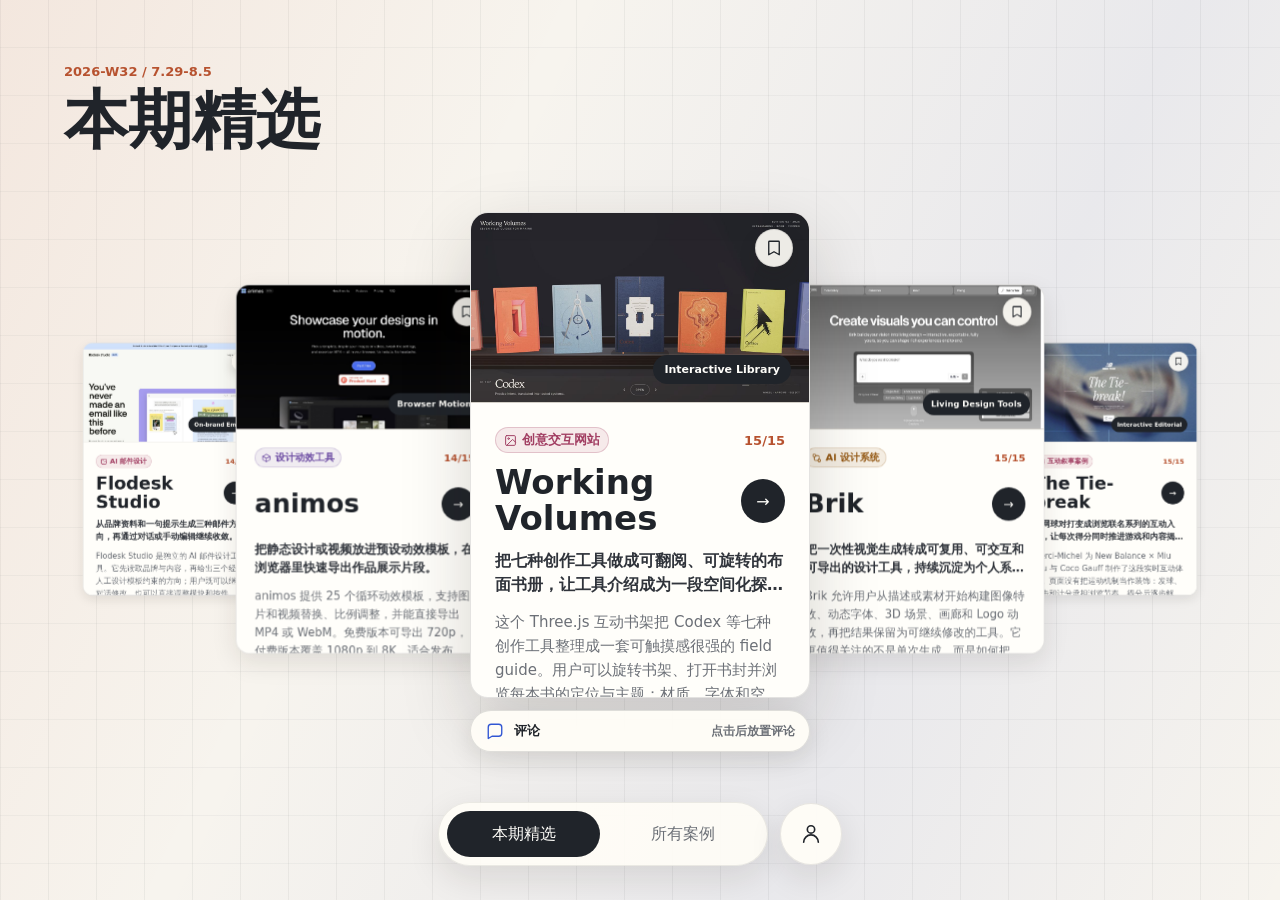
==== commit a7639547: "Add persistent publications and scoped comments" ====
--- a/index.html
+++ b/index.html
@@ -4,7 +4,7 @@
     <meta charset="UTF-8" />
     <meta name="viewport" content="width=device-width, initial-scale=1.0" />
     <title>设计资源精选</title>
-    <link rel="stylesheet" href="./styles.css?v=45" />
+    <link rel="stylesheet" href="./styles.css?v=46" />
   </head>
   <body>
     <main class="app-shell" aria-live="polite">
@@ -69,7 +69,7 @@
           hidden
         ></button>
         <div class="comment-placement-hint" id="commentPlacementHint" hidden>
-          点击任意位置放置评论
+          <strong id="commentPlacementHintText">点击内容区外任意位置放置评论</strong>
           <span>Esc 退出</span>
         </div>
         <form class="comment-point-composer" id="commentPointForm" hidden>
@@ -85,15 +85,15 @@
               </svg>
             </button>
           </header>
-          <label class="sr-only" for="commentPointInput">在此位置发表评论</label>
+          <label class="sr-only" for="commentPointInput">发表对这个案例的看法</label>
           <textarea
             id="commentPointInput"
             maxlength="1000"
             rows="3"
-            placeholder="写下你对这个位置的看法"
+            placeholder="写下你对这个案例的看法"
           ></textarea>
           <div class="comment-point-actions">
-            <span>评论会固定在这个位置</span>
+            <span>评论会关联到这个案例</span>
             <button id="commentPointSubmit" type="submit">发布</button>
           </div>
         </form>
@@ -222,6 +222,89 @@
         </article>
       </div>
 
+      <div class="publication-layer" id="publicationLayer" aria-hidden="true">
+        <button
+          class="publication-backdrop"
+          id="publicationBackdrop"
+          type="button"
+          aria-label="关闭发布窗口"
+        ></button>
+        <section
+          class="publication-dialog"
+          role="dialog"
+          aria-modal="true"
+          aria-labelledby="publicationTitle"
+        >
+          <header class="publication-header">
+            <div>
+              <p>我的发布</p>
+              <h2 id="publicationTitle">添加设计资源</h2>
+            </div>
+            <button
+              class="publication-close"
+              id="publicationClose"
+              type="button"
+              aria-label="关闭发布窗口"
+            >
+              <svg viewBox="0 0 24 24" aria-hidden="true">
+                <path d="m6 6 12 12M18 6 6 18"></path>
+              </svg>
+            </button>
+          </header>
+
+          <form class="publication-form" id="publicationForm">
+            <fieldset>
+              <legend>选择分类 <span>*</span></legend>
+              <div class="publication-categories" id="publicationCategories"></div>
+            </fieldset>
+
+            <label class="publication-field">
+              <span>资源链接 <strong>*</strong></span>
+              <input
+                id="publicationUrl"
+                name="url"
+                type="url"
+                inputmode="url"
+                autocomplete="url"
+                placeholder="https://"
+                required
+              />
+            </label>
+
+            <label class="publication-field">
+              <span>案例解读 <small>选填，留空由 AI 生成</small></span>
+              <textarea
+                id="publicationDescription"
+                name="description"
+                rows="4"
+                maxlength="1200"
+                placeholder="它是什么，哪些地方值得观察"
+              ></textarea>
+            </label>
+
+            <label class="publication-field">
+              <span>可以怎么用 <small>选填，留空由 AI 生成</small></span>
+              <textarea
+                id="publicationAction"
+                name="action"
+                rows="3"
+                maxlength="800"
+                placeholder="适合放进什么设计任务或工作流"
+              ></textarea>
+            </label>
+
+            <p class="publication-form-message" id="publicationFormMessage" role="status"></p>
+
+            <footer class="publication-actions">
+              <button id="publicationCancel" type="button">取消</button>
+              <button class="publication-submit" id="publicationSubmit" type="submit">
+                确定并生成
+              </button>
+            </footer>
+          </form>
+        </section>
+      </div>
+
       <div class="comment-layer" id="commentLayer" aria-hidden="true">
         <aside
           class="comment-popover"
@@ -250,7 +333,7 @@
               <button id="cancelReply" type="button">取消</button>
             </div>
             <label class="sr-only" for="commentInput">发表评论</label>
-            <textarea id="commentInput" maxlength="1000" rows="3" placeholder="写下你的看法"></textarea>
+            <textarea id="commentInput" maxlength="1000" rows="3" placeholder="写下你对这个案例的看法"></textarea>
             <div class="comment-form-actions">
               <span>最多 1000 字</span>
               <button class="comment-submit" id="commentSubmit" type="submit">发布评论</button>
@@ -261,6 +344,6 @@
     </main>
 
     <script src="https://cdn.jsdelivr.net/npm/gsap@3.12.5/dist/gsap.min.js"></script>
-    <script src="./app.js?v=26"></script>
+    <script src="./app.js?v=28"></script>
   </body>
 </html>
--- a/styles.css
+++ b/styles.css
@@ -49,7 +49,8 @@
 
 button,
 select,
-input {
+input,
+textarea {
   font: inherit;
 }
 
@@ -1107,6 +1108,11 @@
   border-radius: 8px;
 }
 
+.comment-placement-surface.is-blocked {
+  cursor: not-allowed;
+  background: rgba(183, 82, 47, 0.035);
+}
+
 .comment-placement-surface:focus-visible {
   outline: 3px solid var(--focus-ring);
   outline-offset: -4px;
@@ -1134,6 +1140,14 @@
   color: rgba(255, 255, 255, 0.64);
   font-size: 10px;
   font-weight: 650;
+}
+
+.comment-placement-hint strong {
+  font: inherit;
+}
+
+.comment-placement-hint.is-error {
+  background: var(--accent-2);
 }
 
 .comment-point-composer {
@@ -1872,6 +1886,160 @@
   gap: 20px;
 }
 
+.profile-publication-toolbar {
+  display: flex;
+  align-items: center;
+  justify-content: space-between;
+  gap: 16px;
+  margin-bottom: 16px;
+}
+
+.profile-publication-toolbar > span {
+  color: var(--muted);
+  font-size: 13px;
+  font-weight: 700;
+}
+
+.profile-publish-button {
+  display: inline-flex;
+  align-items: center;
+  justify-content: center;
+  gap: 8px;
+  min-height: 42px;
+  padding: 0 16px;
+  color: var(--surface);
+  font-size: 13px;
+  font-weight: 740;
+  cursor: pointer;
+  background: var(--ink);
+  border: 0;
+  border-radius: 8px;
+  transition:
+    background 160ms ease,
+    transform 160ms ease;
+}
+
+.profile-publish-button:hover {
+  background: var(--accent);
+  transform: translateY(-1px);
+}
+
+.profile-publish-button svg {
+  width: 17px;
+  height: 17px;
+  fill: none;
+  stroke: currentColor;
+  stroke-linecap: round;
+  stroke-width: 1.8;
+}
+
+.profile-publication-grid {
+  display: grid;
+  grid-template-columns: repeat(3, minmax(0, 1fr));
+  gap: 20px;
+}
+
+.profile-publication-card {
+  display: grid;
+  min-width: 0;
+  overflow: hidden;
+  cursor: pointer;
+  background: var(--surface);
+  border: 1px solid var(--line);
+  border-radius: 8px;
+  box-shadow: var(--soft-shadow);
+  transition:
+    border-color 180ms ease,
+    box-shadow 180ms ease,
+    transform 180ms ease;
+}
+
+.profile-publication-card:not(.is-generating):hover {
+  border-color: var(--accent-line);
+  box-shadow: var(--shadow);
+  transform: translateY(-3px);
+}
+
+.profile-publication-card:focus-visible {
+  outline: 3px solid var(--focus-ring);
+  outline-offset: 3px;
+}
+
+.profile-publication-media {
+  position: relative;
+  aspect-ratio: 16 / 10;
+  overflow: hidden;
+  background: var(--surface-2);
+  border-bottom: 1px solid var(--line);
+}
+
+.profile-publication-media img {
+  width: 100%;
+  height: 100%;
+  object-fit: cover;
+}
+
+.profile-publication-card.is-generating .profile-publication-media::after {
+  position: absolute;
+  background: linear-gradient(
+    100deg,
+    transparent 20%,
+    rgba(255, 255, 255, 0.64) 48%,
+    transparent 76%
+  );
+  content: "";
+  inset: 0;
+  transform: translateX(-100%);
+  animation: publication-shimmer 1.5s ease-in-out infinite;
+}
+
+.profile-publication-card h3 {
+  padding: 17px 18px 19px;
+  margin: 0;
+  overflow: hidden;
+  font-size: 19px;
+  line-height: 1.25;
+  text-overflow: ellipsis;
+  white-space: nowrap;
+}
+
+.profile-publication-status {
+  position: absolute;
+  z-index: 1;
+  bottom: 14px;
+  left: 14px;
+  display: inline-flex;
+  align-items: center;
+  gap: 8px;
+  padding: 8px 10px;
+  color: var(--surface);
+  font-size: 11px;
+  font-weight: 740;
+  background: rgba(32, 36, 42, 0.9);
+  border-radius: 999px;
+}
+
+.profile-publication-spinner {
+  width: 12px;
+  height: 12px;
+  border: 2px solid rgba(255, 255, 255, 0.34);
+  border-top-color: #fff;
+  border-radius: 50%;
+  animation: publication-spin 800ms linear infinite;
+}
+
+@keyframes publication-spin {
+  to {
+    transform: rotate(360deg);
+  }
+}
+
+@keyframes publication-shimmer {
+  to {
+    transform: translateX(100%);
+  }
+}
+
 .profile-resource-card {
   display: grid;
   grid-template-rows: 190px auto;
@@ -1991,8 +2159,293 @@
   line-height: 1.6;
 }
 
-body.is-detail-open {
+.profile-empty .profile-publish-button {
+  justify-self: center;
+  margin-top: 22px;
+}
+
+body.is-detail-open,
+body.is-publication-open {
   overflow: hidden;
+}
+
+.publication-layer {
+  position: fixed;
+  z-index: 34;
+  display: grid;
+  padding: clamp(16px, 4vw, 44px);
+  pointer-events: none;
+  visibility: hidden;
+  opacity: 0;
+  inset: 0;
+  place-items: center;
+  transition:
+    opacity 180ms ease,
+    visibility 180ms ease;
+}
+
+.publication-layer.is-open {
+  pointer-events: auto;
+  visibility: visible;
+  opacity: 1;
+}
+
+.publication-backdrop {
+  position: absolute;
+  width: 100%;
+  height: 100%;
+  padding: 0;
+  cursor: default;
+  background: rgba(24, 27, 32, 0.48);
+  border: 0;
+  inset: 0;
+  backdrop-filter: blur(8px);
+}
+
+.publication-dialog {
+  position: relative;
+  z-index: 1;
+  width: min(720px, calc(100vw - 32px));
+  max-height: min(760px, calc(100svh - 32px));
+  overflow: auto;
+  background: var(--surface);
+  border: 1px solid rgba(32, 36, 42, 0.14);
+  border-radius: 12px;
+  box-shadow: 0 36px 110px rgba(20, 22, 26, 0.36);
+  opacity: 0;
+  transform: translateY(18px) scale(0.98);
+  transition:
+    opacity 180ms ease,
+    transform 240ms cubic-bezier(0.22, 1, 0.36, 1);
+}
+
+.publication-layer.is-open .publication-dialog {
+  opacity: 1;
+  transform: translateY(0) scale(1);
+}
+
+.publication-header {
+  display: flex;
+  align-items: flex-start;
+  justify-content: space-between;
+  gap: 18px;
+  padding: 28px 30px 22px;
+  border-bottom: 1px solid var(--line);
+}
+
+.publication-header p,
+.publication-header h2 {
+  margin: 0;
+}
+
+.publication-header p {
+  color: var(--accent-2);
+  font-size: 11px;
+  font-weight: 760;
+}
+
+.publication-header h2 {
+  margin-top: 6px;
+  font-size: 26px;
+}
+
+.publication-close {
+  display: grid;
+  flex: 0 0 38px;
+  width: 38px;
+  height: 38px;
+  padding: 0;
+  color: var(--muted);
+  cursor: pointer;
+  background: var(--surface-2);
+  border: 1px solid var(--line);
+  border-radius: 50%;
+  place-items: center;
+}
+
+.publication-close:hover {
+  color: var(--surface);
+  background: var(--ink);
+}
+
+.publication-close svg {
+  width: 17px;
+  height: 17px;
+  fill: none;
+  stroke: currentColor;
+  stroke-linecap: round;
+  stroke-width: 1.8;
+}
+
+.publication-form {
+  display: grid;
+  gap: 22px;
+  padding: 26px 30px 30px;
+}
+
+.publication-form fieldset {
+  padding: 0;
+  margin: 0;
+  border: 0;
+}
+
+.publication-form legend,
+.publication-field > span {
+  display: flex;
+  align-items: center;
+  justify-content: space-between;
+  gap: 12px;
+  margin-bottom: 10px;
+  color: var(--ink);
+  font-size: 13px;
+  font-weight: 740;
+}
+
+.publication-form legend span,
+.publication-field strong {
+  color: var(--accent-2);
+}
+
+.publication-field small {
+  color: var(--muted);
+  font-size: 11px;
+  font-weight: 620;
+}
+
+.publication-categories {
+  display: grid;
+  grid-template-columns: repeat(3, minmax(0, 1fr));
+  gap: 8px;
+}
+
+.publication-category-option {
+  position: relative;
+  display: flex;
+  align-items: center;
+  gap: 9px;
+  min-height: 44px;
+  padding: 0 12px;
+  color: var(--muted);
+  font-size: 12px;
+  font-weight: 700;
+  cursor: pointer;
+  background: var(--surface);
+  border: 1px solid var(--line);
+  border-radius: 8px;
+}
+
+.publication-category-option:has(input:checked) {
+  color: var(--accent-strong);
+  background: var(--accent-soft);
+  border-color: var(--accent-line);
+}
+
+.publication-category-option input {
+  position: absolute;
+  opacity: 0;
+  pointer-events: none;
+}
+
+.publication-category-option:has(input:focus-visible) {
+  outline: 3px solid var(--focus-ring);
+  outline-offset: 2px;
+}
+
+.publication-category-icon {
+  display: grid;
+  flex: 0 0 18px;
+  width: 18px;
+  height: 18px;
+  place-items: center;
+}
+
+.publication-category-icon svg {
+  width: 17px;
+  height: 17px;
+  fill: none;
+  stroke: currentColor;
+  stroke-linecap: round;
+  stroke-linejoin: round;
+  stroke-width: 1.8;
+}
+
+.publication-field {
+  display: block;
+}
+
+.publication-field input,
+.publication-field textarea {
+  display: block;
+  width: 100%;
+  padding: 12px 13px;
+  resize: vertical;
+  color: var(--ink);
+  font-size: 13px;
+  line-height: 1.55;
+  background: #fff;
+  border: 1px solid rgba(32, 36, 42, 0.18);
+  border-radius: 8px;
+  outline: none;
+}
+
+.publication-field input {
+  height: 46px;
+}
+
+.publication-field textarea {
+  min-height: 86px;
+}
+
+.publication-field input:focus,
+.publication-field textarea:focus {
+  border-color: var(--accent);
+  box-shadow: 0 0 0 3px var(--accent-soft);
+}
+
+.publication-form-message {
+  min-height: 18px;
+  margin: -8px 0 0;
+  color: var(--muted);
+  font-size: 12px;
+}
+
+.publication-form-message.is-error {
+  color: var(--accent-2);
+}
+
+.publication-actions {
+  display: flex;
+  justify-content: flex-end;
+  gap: 10px;
+}
+
+.publication-actions button {
+  min-width: 86px;
+  height: 42px;
+  padding: 0 16px;
+  font-size: 13px;
+  font-weight: 740;
+  cursor: pointer;
+  background: transparent;
+  border: 1px solid var(--line);
+  border-radius: 8px;
+}
+
+.publication-actions .publication-submit {
+  min-width: 112px;
+  color: var(--surface);
+  background: var(--ink);
+  border-color: var(--ink);
+}
+
+.publication-actions .publication-submit:hover {
+  background: var(--accent);
+  border-color: var(--accent);
+}
+
+.publication-actions button:disabled {
+  cursor: wait;
+  opacity: 0.55;
 }
 
 .resource-detail-layer {
@@ -2995,3 +3448,58 @@
     font-size: 14px;
   }
 }
+
+@media (max-width: 1180px) and (min-width: 761px) {
+  .profile-publication-grid {
+    grid-template-columns: repeat(2, minmax(0, 1fr));
+  }
+}
+
+@media (max-width: 760px) {
+  .profile-publication-grid {
+    grid-template-columns: 1fr;
+    gap: 16px;
+  }
+
+  .profile-publication-toolbar {
+    margin-bottom: 14px;
+  }
+
+  .publication-layer {
+    align-items: end;
+    padding: 8px;
+  }
+
+  .publication-dialog {
+    width: 100%;
+    max-height: calc(100svh - 16px);
+    border-radius: 10px;
+  }
+
+  .publication-header {
+    padding: 22px 20px 18px;
+  }
+
+  .publication-header h2 {
+    font-size: 23px;
+  }
+
+  .publication-form {
+    gap: 18px;
+    padding: 20px;
+  }
+
+  .publication-categories {
+    grid-template-columns: repeat(2, minmax(0, 1fr));
+  }
+
+  .publication-actions {
+    display: grid;
+    grid-template-columns: 1fr 1fr;
+  }
+
+  .publication-actions button,
+  .publication-actions .publication-submit {
+    width: 100%;
+  }
+}
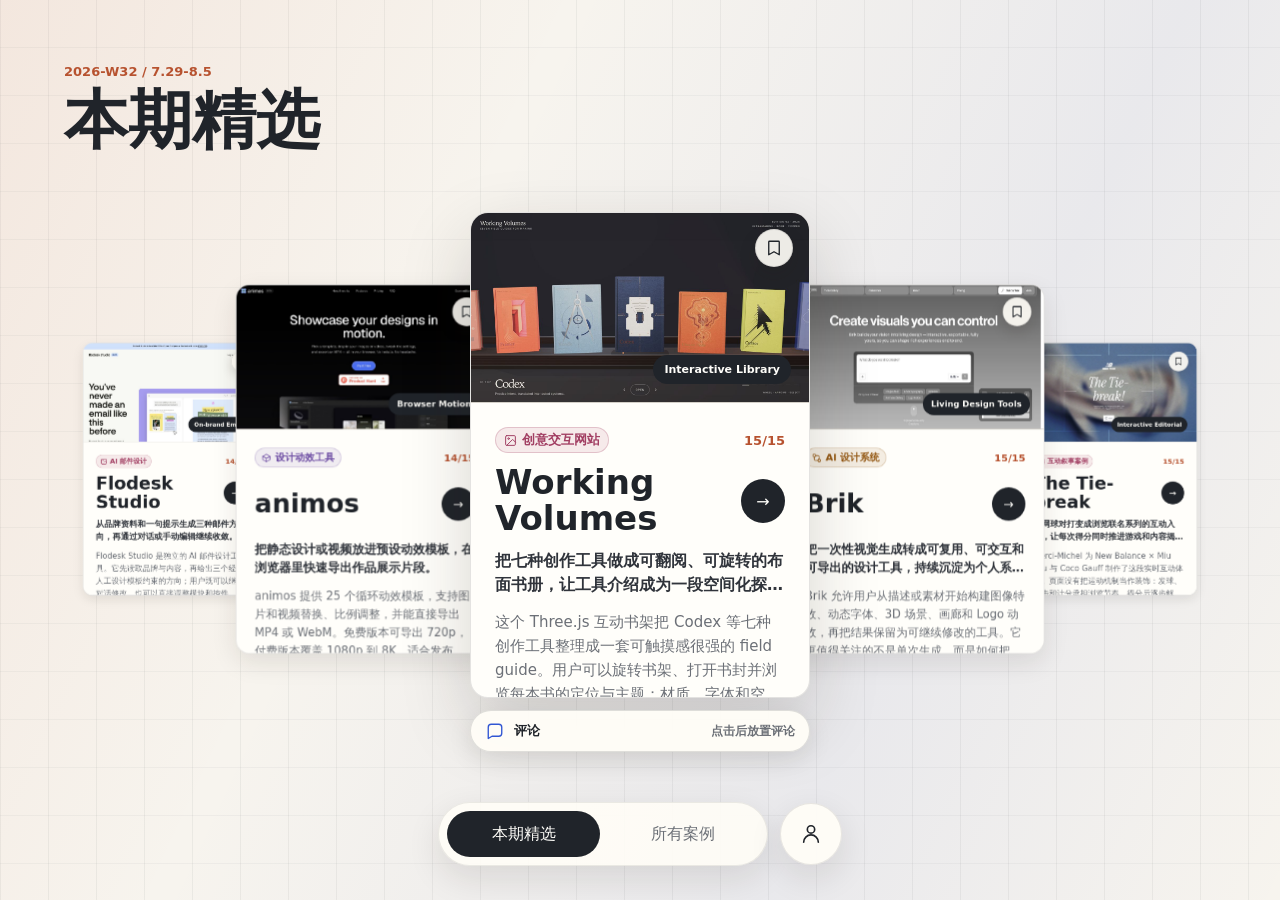
==== commit 4da65438: "Add owned comment deletion and unify saved tags" ====
--- a/index.html
+++ b/index.html
@@ -4,7 +4,7 @@
     <meta charset="UTF-8" />
     <meta name="viewport" content="width=device-width, initial-scale=1.0" />
     <title>设计资源精选</title>
-    <link rel="stylesheet" href="./styles.css?v=46" />
+    <link rel="stylesheet" href="./styles.css?v=47" />
   </head>
   <body>
     <main class="app-shell" aria-live="polite">
@@ -344,6 +344,6 @@
     </main>
 
     <script src="https://cdn.jsdelivr.net/npm/gsap@3.12.5/dist/gsap.min.js"></script>
-    <script src="./app.js?v=28"></script>
+    <script src="./app.js?v=29"></script>
   </body>
 </html>
--- a/styles.css
+++ b/styles.css
@@ -2071,20 +2071,6 @@
   min-width: 0;
 }
 
-.profile-filter-tag {
-  display: inline-flex;
-  align-items: center;
-  min-height: 24px;
-  padding: 3px 8px;
-  color: var(--muted);
-  font-size: 12px;
-  font-weight: 700;
-  white-space: nowrap;
-  background: var(--surface-2);
-  border: 1px solid var(--line);
-  border-radius: 999px;
-}
-
 .profile-resource-body h3,
 .profile-resource-body p {
   margin: 0;
@@ -2863,7 +2849,28 @@
   white-space: pre-wrap;
 }
 
-.comment-reply {
+.comment-item.is-deleted .comment-avatar {
+  color: var(--muted);
+  background: var(--surface-2);
+  border: 1px solid var(--line);
+}
+
+.comment-item.is-deleted .comment-body p {
+  color: var(--muted);
+  font-style: italic;
+}
+
+.comment-actions {
+  display: flex;
+  align-items: center;
+  gap: 14px;
+}
+
+.comment-reply,
+.comment-delete {
+  display: inline-flex;
+  align-items: center;
+  gap: 4px;
   padding: 0;
   color: var(--muted);
   cursor: pointer;
@@ -2875,6 +2882,25 @@
 
 .comment-reply:hover {
   color: var(--accent);
+}
+
+.comment-delete:hover {
+  color: #b24d34;
+}
+
+.comment-delete:disabled {
+  cursor: wait;
+  opacity: 0.45;
+}
+
+.comment-delete svg {
+  width: 13px;
+  height: 13px;
+  fill: none;
+  stroke: currentColor;
+  stroke-linecap: round;
+  stroke-linejoin: round;
+  stroke-width: 1.8;
 }
 
 .comment-empty {
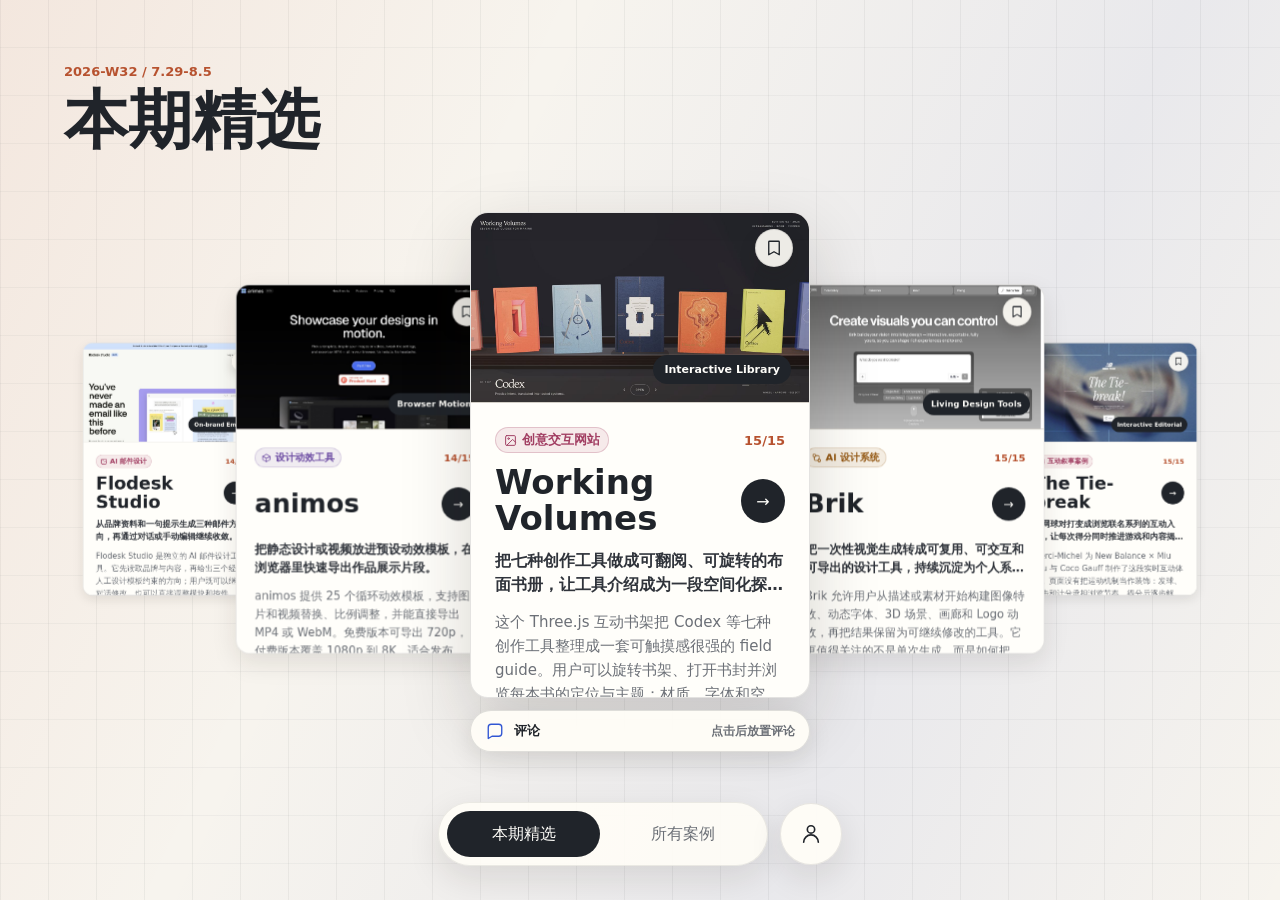
==== commit 1a3b0fcc: "Assign uploads to weekly issues and polish profile states" ====
--- a/index.html
+++ b/index.html
@@ -4,7 +4,7 @@
     <meta charset="UTF-8" />
     <meta name="viewport" content="width=device-width, initial-scale=1.0" />
     <title>设计资源精选</title>
-    <link rel="stylesheet" href="./styles.css?v=47" />
+    <link rel="stylesheet" href="./styles.css?v=48" />
   </head>
   <body>
     <main class="app-shell" aria-live="polite">
@@ -259,6 +259,18 @@
             </fieldset>
 
             <label class="publication-field">
+              <span>资源名称 <small>选填，留空由 AI 生成</small></span>
+              <input
+                id="publicationName"
+                name="title"
+                type="text"
+                maxlength="80"
+                autocomplete="off"
+                placeholder="输入产品或项目名称"
+              />
+            </label>
+
+            <label class="publication-field">
               <span>资源链接 <strong>*</strong></span>
               <input
                 id="publicationUrl"
@@ -344,6 +356,6 @@
     </main>
 
     <script src="https://cdn.jsdelivr.net/npm/gsap@3.12.5/dist/gsap.min.js"></script>
-    <script src="./app.js?v=29"></script>
+    <script src="./app.js?v=30"></script>
   </body>
 </html>
--- a/styles.css
+++ b/styles.css
@@ -1537,14 +1537,17 @@
   font-size: 11px;
 }
 
-.app-shell.is-all-mode .resource-card .category {
+.app-shell.is-all-mode .resource-card .category,
+.profile-resource-card .category {
   gap: 4px;
   max-width: 180px;
   min-height: 22px;
   padding: 2px 7px;
-}
-
-.app-shell.is-all-mode .resource-card .category-icon {
+  font-size: 11px;
+}
+
+.app-shell.is-all-mode .resource-card .category-icon,
+.profile-resource-card .category-icon {
   flex-basis: 12px;
   width: 12px;
   height: 12px;
